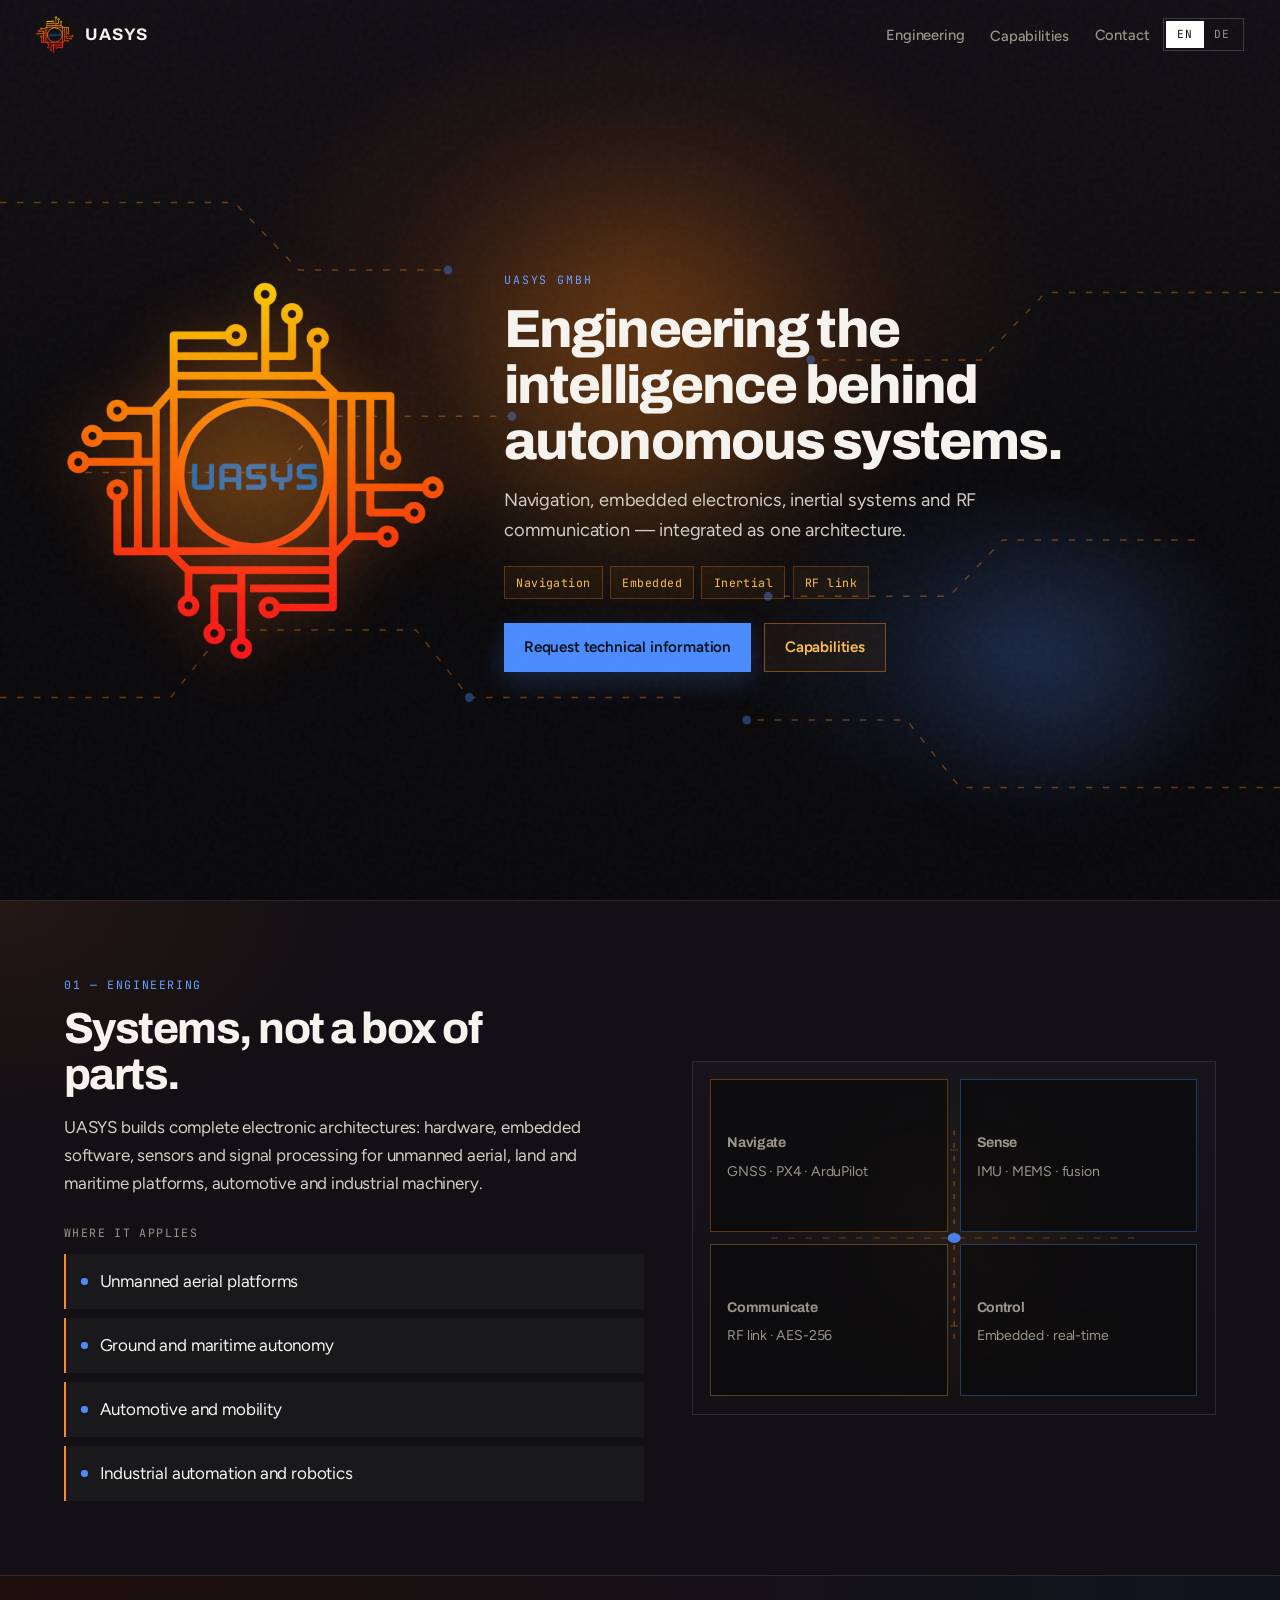
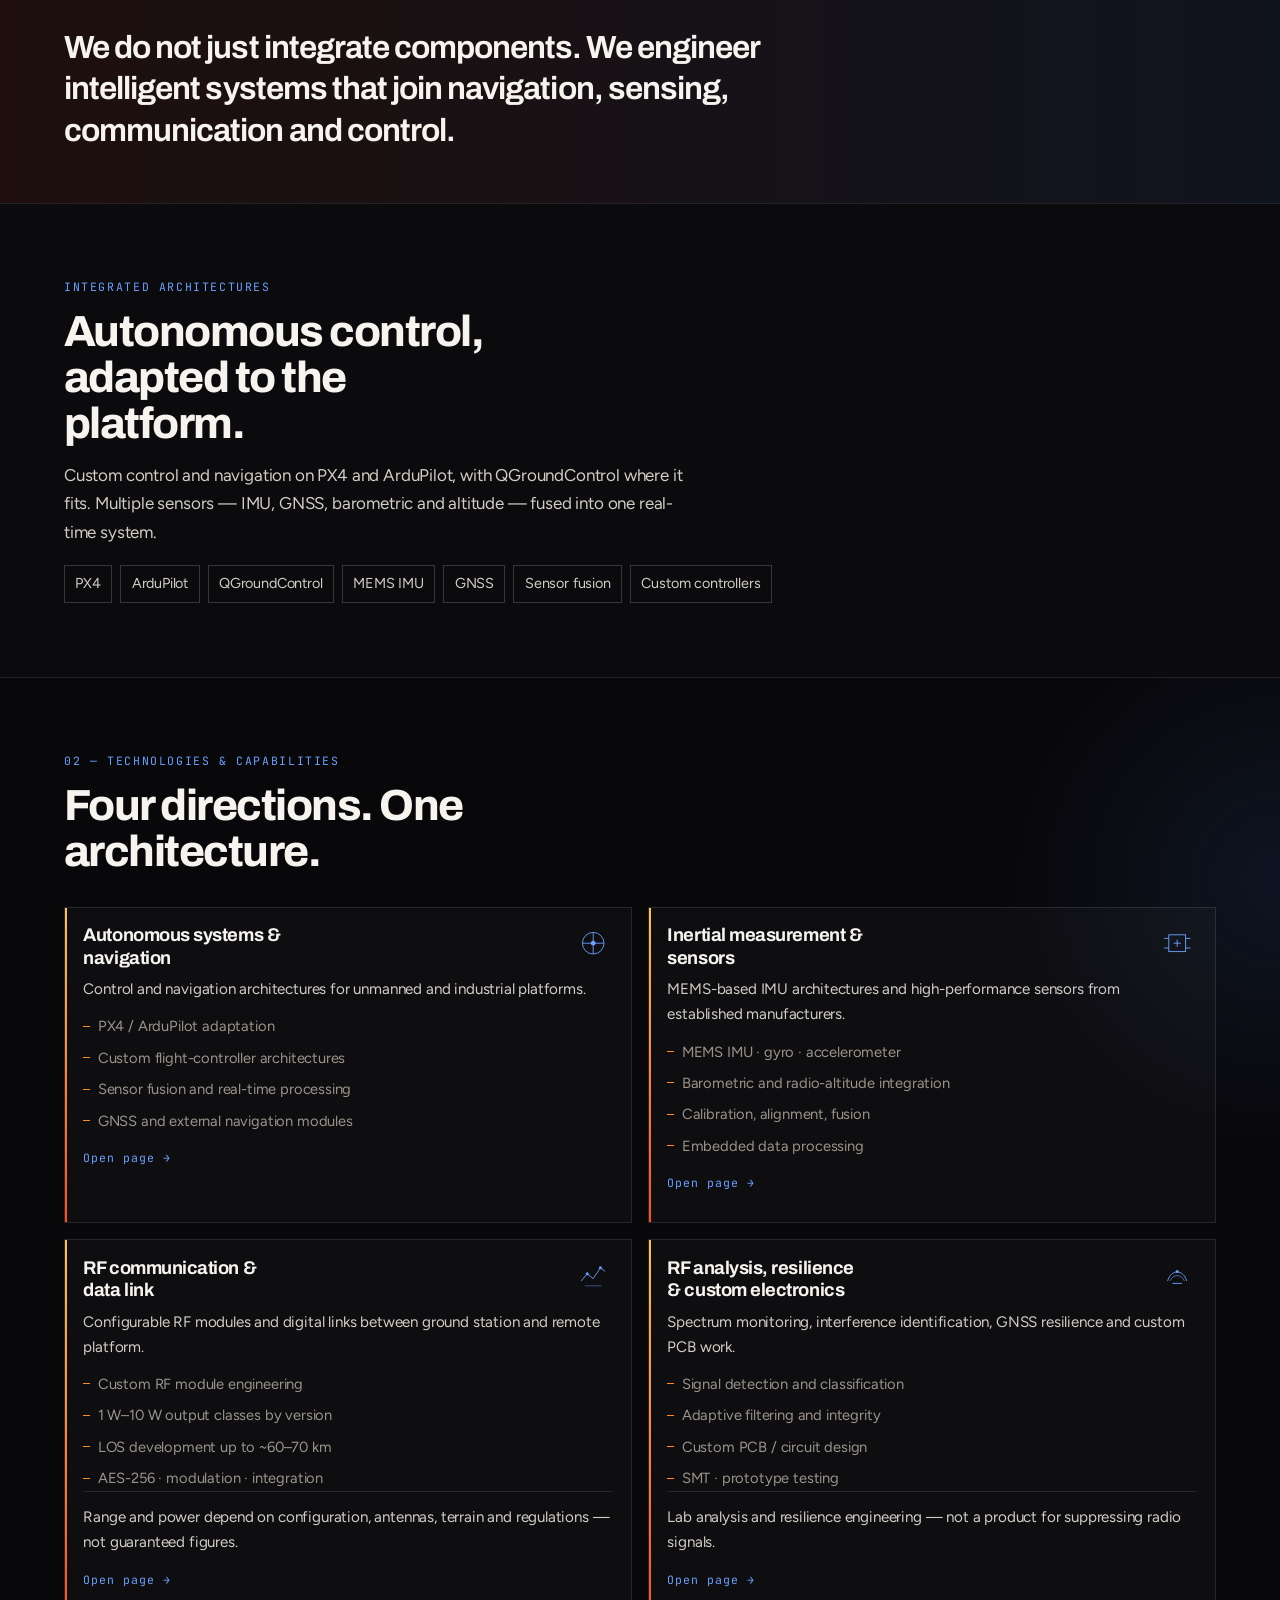
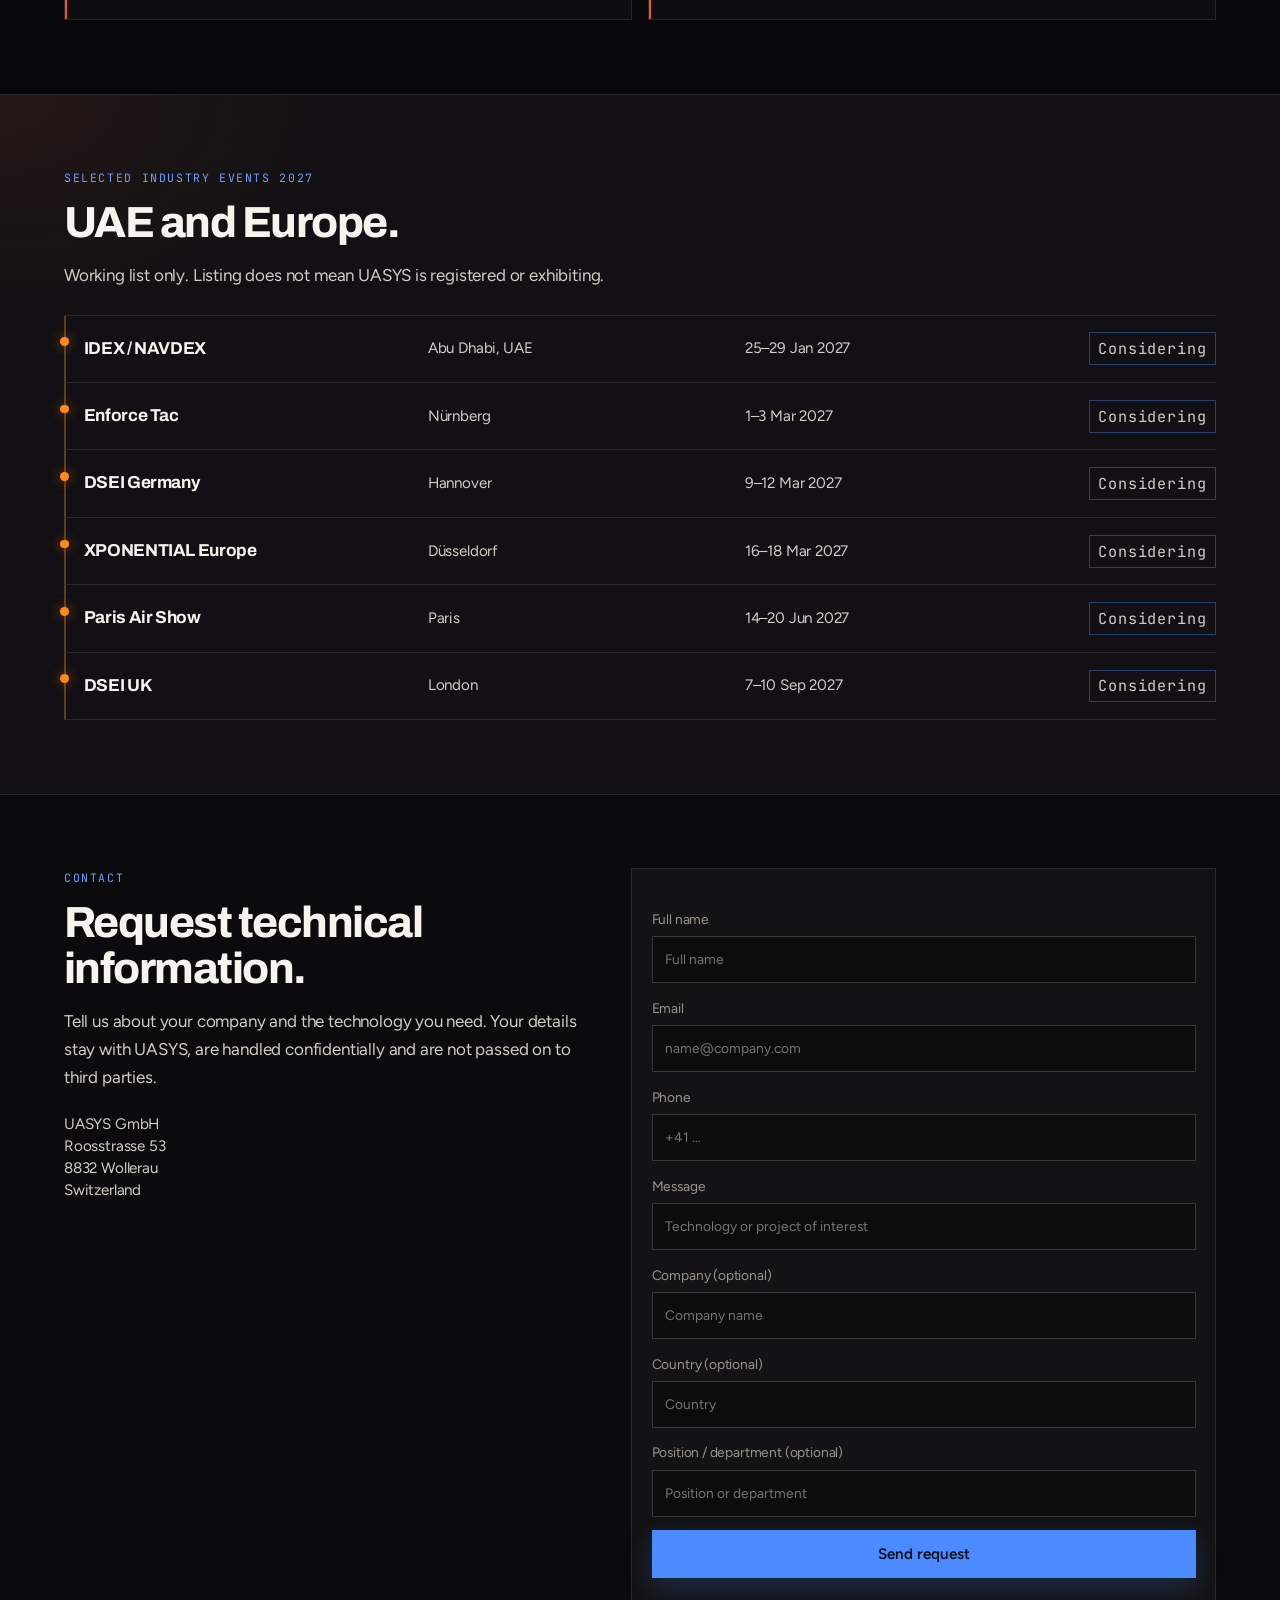
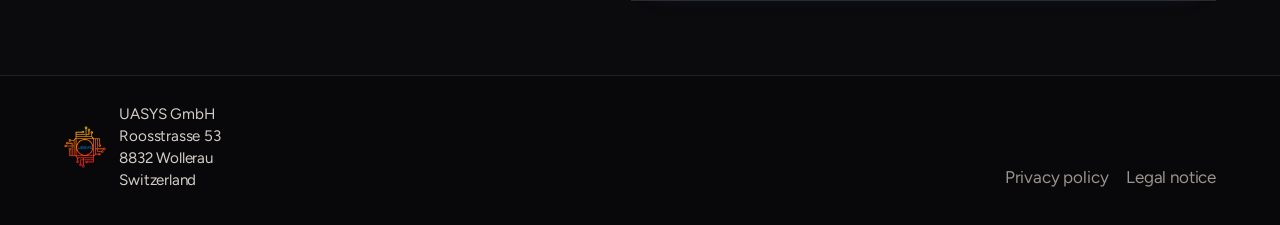
==== index.html @ 29111743 "Revert hero circuit lines to the original layout before repositioning. Co-authored-by: Cursor <curso" ====
<!DOCTYPE html>
<html lang="en">
  <head>
    <meta charset="UTF-8" />
    <meta name="viewport" content="width=device-width, initial-scale=1.0" />
    <meta
      name="description"
      content="UASYS GmbH designs and integrates navigation, embedded electronics, inertial systems and RF communication for autonomous, unmanned and industrial platforms."
    />
    <title>UASYS GmbH — Engineering for autonomous systems</title>
    <link rel="canonical" href="https://uasys.ch/" />
    <link rel="alternate" hreflang="en" href="https://uasys.ch/" />
    <link rel="alternate" hreflang="de" href="https://uasys.ch/?lang=de" />
    <link rel="alternate" hreflang="x-default" href="https://uasys.ch/" />
    <meta name="robots" content="index,follow" />
    <meta property="og:type" content="website" />
    <meta property="og:site_name" content="UASYS GmbH" />
    <meta property="og:url" content="https://uasys.ch/" />
    <meta property="og:title" content="UASYS GmbH — Engineering for autonomous systems" />
    <meta
      property="og:description"
      content="Navigation, embedded electronics, inertial systems and RF communication for autonomous, unmanned and industrial platforms."
    />
    <meta property="og:image" content="https://uasys.ch/assets/logo.png" />
    <meta property="og:locale" content="en_CH" />
    <meta property="og:locale:alternate" content="de_CH" />
    <meta name="twitter:card" content="summary" />
    <meta name="twitter:title" content="UASYS GmbH — Engineering for autonomous systems" />
    <meta
      name="twitter:description"
      content="Navigation, embedded electronics, inertial systems and RF communication for autonomous platforms."
    />
    <meta name="theme-color" content="#0b0a0c" />
    <link rel="icon" type="image/png" href="assets/logo.png" />
    <link rel="preconnect" href="https://fonts.googleapis.com" />
    <link rel="preconnect" href="https://fonts.gstatic.com" crossorigin />
    <link
      href="https://fonts.googleapis.com/css2?family=Archivo:wght@500;600;700;800&family=Figtree:wght@400;500;600;700&family=JetBrains+Mono:wght@400;500&display=swap"
      rel="stylesheet"
    />
    <link rel="stylesheet" href="css/styles.css" />
    <script type="application/ld+json">
      {
        "@context": "https://schema.org",
        "@type": "Organization",
        "name": "UASYS GmbH",
        "url": "https://uasys.ch/",
        "logo": "https://uasys.ch/assets/logo.png",
        "address": {
          "@type": "PostalAddress",
          "streetAddress": "Roosstrasse 53",
          "postalCode": "8832",
          "addressLocality": "Wollerau",
          "addressCountry": "CH"
        },
        "areaServed": "Worldwide",
        "description": "Engineering company for autonomous systems, navigation, inertial sensors and RF communication."
      }
    </script>
    <script>
      (function () {
        try {
          var q = new URLSearchParams(location.search).get("lang");
          var stored = localStorage.getItem("uasys-lang");
          var lang = q === "de" || q === "en" ? q : stored === "de" ? "de" : "en";
          document.documentElement.lang = lang;
        } catch (e) {
          document.documentElement.lang = "en";
        }
      })();
    </script>
  </head>
  <body data-page="index">
    <a class="skip" href="#top"><span class="t-en">Skip to content</span><span class="t-de">Zum Inhalt</span></a>
    <div class="grain" aria-hidden="true"></div>

    <header class="site-header" id="header">
      <a class="brand" href="index.html#top" aria-label="UASYS">
        <img src="assets/logo.png" alt="" class="brand-mark" width="40" height="40" />
        <span class="brand-word">UASYS</span>
      </a>
      <nav class="nav" aria-label="Primary">
        <a href="#engineering"><span class="t-en">Engineering</span><span class="t-de">Engineering</span></a>
        <div class="nav-dd">
          <a class="nav-dd-trigger" href="#capabilities" aria-expanded="false" aria-haspopup="true">
            <span class="t-en">Capabilities</span><span class="t-de">Kompetenzen</span>
          </a>
          <div class="nav-dd-panel" role="list">
            <a href="#capabilities" role="listitem"><span class="t-en">All capabilities</span><span class="t-de">Alle Kompetenzen</span></a>
            <a href="autonomous-systems.html" role="listitem"><span class="t-en">Autonomous systems</span><span class="t-de">Autonome Systeme</span></a>
            <a href="inertial-sensors.html" role="listitem"><span class="t-en">Inertial sensors</span><span class="t-de">Inertialsensorik</span></a>
            <a href="rf-communication.html" role="listitem"><span class="t-en">RF communication</span><span class="t-de">RF-Kommunikation</span></a>
            <a href="rf-electronics.html" role="listitem"><span class="t-en">RF electronics</span><span class="t-de">RF-Elektronik</span></a>
          </div>
        </div>
        <a href="#contact"><span class="t-en">Contact</span><span class="t-de">Kontakt</span></a>
      </nav>
      <div class="lang" role="group" aria-label="Language">
        <button type="button" data-set-lang="en">EN</button>
        <button type="button" data-set-lang="de">DE</button>
      </div>
      <button class="menu-toggle" id="menuToggle" aria-label="Open menu" aria-expanded="false">
        <span></span><span></span>
      </button>
    </header>

    <div class="mobile-nav" id="mobileNav" hidden>
      <a href="#engineering"><span class="t-en">Engineering</span><span class="t-de">Engineering</span></a>
      <a href="#capabilities"><span class="t-en">Capabilities</span><span class="t-de">Kompetenzen</span></a>
      <a class="mobile-sub" href="autonomous-systems.html"><span class="t-en">Autonomous systems</span><span class="t-de">Autonome Systeme</span></a>
      <a class="mobile-sub" href="inertial-sensors.html"><span class="t-en">Inertial sensors</span><span class="t-de">Inertialsensorik</span></a>
      <a class="mobile-sub" href="rf-communication.html"><span class="t-en">RF communication</span><span class="t-de">RF-Kommunikation</span></a>
      <a class="mobile-sub" href="rf-electronics.html"><span class="t-en">RF electronics</span><span class="t-de">RF-Elektronik</span></a>
      <a href="#contact"><span class="t-en">Contact</span><span class="t-de">Kontakt</span></a>
      <div class="mobile-tools">
        <div class="lang" role="group" aria-label="Language">
          <button type="button" data-set-lang="en">EN</button>
          <button type="button" data-set-lang="de">DE</button>
        </div>
      </div>
    </div>

    <main id="top">
      <section class="hero">
        <div class="hero-bg" aria-hidden="true">
          <div class="ember ember-a"></div>
          <div class="ember ember-b"></div>
          <svg class="circuit-lines" viewBox="0 0 1200 800" preserveAspectRatio="none">
            <path d="M0 180 H220 L280 240 H420" />
            <path d="M1200 260 H980 L920 320 H760" />
            <path d="M0 620 H160 L210 560 H390 L440 620 H640" />
            <path d="M1200 700 H900 L850 640 H700" />
            <path d="M80 420 H260 L310 370 H480" />
            <path d="M1120 480 H940 L890 530 H720" />
            <circle cx="420" cy="240" r="4" />
            <circle cx="760" cy="320" r="4" />
            <circle cx="440" cy="620" r="4" />
            <circle cx="700" cy="640" r="4" />
            <circle cx="480" cy="370" r="4" />
            <circle cx="720" cy="530" r="4" />
          </svg>
        </div>

        <div class="hero-inner">
          <div class="hero-mark-wrap">
            <div class="hero-mark-glow" aria-hidden="true"></div>
            <img src="assets/logo.png" alt="UASYS" class="hero-mark" width="420" height="420" />
          </div>

          <div class="hero-copy">
            <p class="hero-kicker">UASYS GmbH</p>
            <h1 class="hero-title">
              <span class="t-en">Engineering the intelligence behind autonomous systems.</span>
              <span class="t-de">Die Intelligenz hinter autonomen Systemen.</span>
            </h1>
            <p class="hero-lead">
              <span class="t-en">Navigation, embedded electronics, inertial systems and RF communication — integrated as one architecture.</span>
              <span class="t-de">Navigation, Embedded-Elektronik, inertiale Systeme und HF-Kommunikation — als eine Architektur.</span>
            </p>
            <ul class="hero-rail">
              <li><span class="t-en">Navigation</span><span class="t-de">Navigation</span></li>
              <li><span class="t-en">Embedded</span><span class="t-de">Embedded</span></li>
              <li><span class="t-en">Inertial</span><span class="t-de">Inertial</span></li>
              <li><span class="t-en">RF link</span><span class="t-de">HF-Link</span></li>
            </ul>
            <div class="hero-actions">
              <a class="btn btn-blue" href="#contact">
                <span class="t-en">Request technical information</span>
                <span class="t-de">Technische Infos anfragen</span>
              </a>
              <a class="btn btn-outline" href="#capabilities">
                <span class="t-en">Capabilities</span>
                <span class="t-de">Kompetenzen</span>
              </a>
            </div>
          </div>
        </div>
      </section>

      <section class="band band-warm" id="engineering">
        <div class="wrap system">
          <div>
            <p class="eyebrow reveal"><span class="t-en">01 — Engineering</span><span class="t-de">01 — Engineering</span></p>
            <h2 class="reveal">
              <span class="t-en">Systems, not a box of parts.</span>
              <span class="t-de">Systeme, keine Einzelteile.</span>
            </h2>
            <p class="band-lead reveal">
              <span class="t-en">UASYS builds complete electronic architectures: hardware, embedded software, sensors and signal processing for unmanned aerial, land and maritime platforms, automotive and industrial machinery.</span>
              <span class="t-de">UASYS baut vollständige elektronische Architekturen: Hardware, Embedded-Software, Sensoren und Signalverarbeitung für unbemannte Luft-, Land- und Seeplattformen, Automotive und industrielle Maschinen.</span>
            </p>
            <p class="field-label reveal" style="margin-top: 1.6rem">
              <span class="t-en">Where it applies</span><span class="t-de">Wo es greift</span>
            </p>
            <ul class="fields">
              <li class="reveal"><span class="t-en">Unmanned aerial platforms</span><span class="t-de">Unbemannte Luftplattformen</span></li>
              <li class="reveal"><span class="t-en">Ground and maritime autonomy</span><span class="t-de">Autonome Boden- und Seeplattformen</span></li>
              <li class="reveal"><span class="t-en">Automotive and mobility</span><span class="t-de">Automobil und Mobilität</span></li>
              <li class="reveal"><span class="t-en">Industrial automation and robotics</span><span class="t-de">Industrieautomation und Robotik</span></li>
            </ul>
          </div>

          <div class="system-map reveal" aria-hidden="true">
            <svg class="system-svg" viewBox="0 0 400 360" preserveAspectRatio="none">
              <path d="M200 70 V290" />
              <path d="M60 180 H340" />
              <path d="M80 90 H200" />
              <path d="M320 90 H200" />
              <path d="M80 270 H200" />
              <path d="M320 270 H200" />
              <circle class="hub" cx="200" cy="180" r="5" />
            </svg>
            <div class="system-nodes">
              <div class="system-node">
                <strong><span class="t-en">Navigate</span><span class="t-de">Navigation</span></strong>
                <span>GNSS · PX4 · ArduPilot</span>
              </div>
              <div class="system-node">
                <strong><span class="t-en">Sense</span><span class="t-de">Sensorik</span></strong>
                <span>IMU · MEMS · fusion</span>
              </div>
              <div class="system-node">
                <strong><span class="t-en">Communicate</span><span class="t-de">Kommunikation</span></strong>
                <span>RF link · AES-256</span>
              </div>
              <div class="system-node">
                <strong><span class="t-en">Control</span><span class="t-de">Steuerung</span></strong>
                <span>Embedded · real-time</span>
              </div>
            </div>
          </div>
        </div>
      </section>

      <section class="quote-band">
        <div class="wrap">
          <blockquote class="quote reveal">
            <span class="t-en">We do not just integrate components. We engineer intelligent systems that join navigation, sensing, communication and control.</span>
            <span class="t-de">Wir fügen nicht nur Komponenten. Wir entwickeln intelligente Systeme, die Navigation, Sensorik, Kommunikation und Steuerung verbinden.</span>
          </blockquote>
        </div>
      </section>

      <section class="band" id="autonomous">
        <div class="wrap">
          <p class="eyebrow reveal"><span class="t-en">Integrated architectures</span><span class="t-de">Integrierte Architekturen</span></p>
          <h2 class="reveal">
            <span class="t-en">Autonomous control, adapted to the platform.</span>
            <span class="t-de">Autonome Steuerung, angepasst an die Plattform.</span>
          </h2>
          <p class="band-lead reveal">
            <span class="t-en">Custom control and navigation on PX4 and ArduPilot, with QGroundControl where it fits. Multiple sensors — IMU, GNSS, barometric and altitude — fused into one real-time system.</span>
            <span class="t-de">Individuelle Steuerung und Navigation auf PX4 und ArduPilot, mit QGroundControl wo es passt. Mehrere Sensoren — IMU, GNSS, barometrisch und Höhenmessung — in einem Echtzeitsystem.</span>
          </p>
          <ul class="stack-tags reveal">
            <li>PX4</li>
            <li>ArduPilot</li>
            <li>QGroundControl</li>
            <li>MEMS IMU</li>
            <li>GNSS</li>
            <li><span class="t-en">Sensor fusion</span><span class="t-de">Sensorfusion</span></li>
            <li><span class="t-en">Custom controllers</span><span class="t-de">Individuelle Controller</span></li>
          </ul>
        </div>
      </section>

      <section class="band band-ink" id="capabilities">
        <div class="wrap">
          <div class="band-head">
            <p class="eyebrow reveal"><span class="t-en">02 — Technologies &amp; capabilities</span><span class="t-de">02 — Technologien und Kompetenzen</span></p>
            <h2 class="reveal">
              <span class="t-en">Four directions. One architecture.</span>
              <span class="t-de">Vier Richtungen. Eine Architektur.</span>
            </h2>
          </div>

          <div class="cap-grid">
            <a class="cap reveal" id="cap-a" href="autonomous-systems.html">
              <div class="cap-top">
                <h3><span class="t-en">Autonomous systems &amp; navigation</span><span class="t-de">Autonome Systeme und Navigation</span></h3>
                <svg class="cap-icon" viewBox="0 0 64 64" aria-hidden="true">
                  <circle cx="32" cy="32" r="18" fill="none" stroke="currentColor" stroke-width="1.5" />
                  <path d="M32 14 V50 M14 32 H50" stroke="currentColor" stroke-width="1.5" />
                  <circle cx="32" cy="32" r="4" fill="currentColor" />
                </svg>
              </div>
              <p>
                <span class="t-en">Control and navigation architectures for unmanned and industrial platforms.</span>
                <span class="t-de">Steuerungs- und Navigationsarchitekturen für unbemannte und industrielle Plattformen.</span>
              </p>
              <ul>
                <li>PX4 / ArduPilot adaptation</li>
                <li><span class="t-en">Custom flight-controller architectures</span><span class="t-de">Individuelle Flugcontroller-Architekturen</span></li>
                <li><span class="t-en">Sensor fusion and real-time processing</span><span class="t-de">Sensorfusion und Echtzeitverarbeitung</span></li>
                <li><span class="t-en">GNSS and external navigation modules</span><span class="t-de">GNSS und externe Navigationsmodule</span></li>
              </ul>
              <p class="cap-more"><span class="t-en">Open page →</span><span class="t-de">Seite öffnen →</span></p>
            </a>

            <a class="cap reveal" id="cap-b" href="inertial-sensors.html">
              <div class="cap-top">
                <h3><span class="t-en">Inertial measurement &amp; sensors</span><span class="t-de">Inertiale Messtechnik und Sensorik</span></h3>
                <svg class="cap-icon" viewBox="0 0 64 64" aria-hidden="true">
                  <rect x="18" y="18" width="28" height="28" fill="none" stroke="currentColor" stroke-width="1.5" />
                  <path d="M26 32 H38 M32 26 V38" stroke="currentColor" stroke-width="1.5" />
                  <path d="M10 24 H18 M10 40 H18 M46 24 H54 M46 40 H54" stroke="currentColor" stroke-width="1.5" />
                </svg>
              </div>
              <p>
                <span class="t-en">MEMS-based IMU architectures and high-performance sensors from established manufacturers.</span>
                <span class="t-de">IMU-Architekturen auf MEMS-Basis und Hochleistungssensoren etablierter Hersteller.</span>
              </p>
              <ul>
                <li>MEMS IMU · gyro · accelerometer</li>
                <li><span class="t-en">Barometric and radio-altitude integration</span><span class="t-de">Barometrische und Funk-Höhenmessung</span></li>
                <li><span class="t-en">Calibration, alignment, fusion</span><span class="t-de">Kalibrierung, Abgleich, Fusion</span></li>
                <li><span class="t-en">Embedded data processing</span><span class="t-de">Eingebettete Datenverarbeitung</span></li>
              </ul>
              <p class="cap-more"><span class="t-en">Open page →</span><span class="t-de">Seite öffnen →</span></p>
            </a>

            <a class="cap reveal" id="cap-c" href="rf-communication.html">
              <div class="cap-top">
                <h3><span class="t-en">RF communication &amp; data link</span><span class="t-de">HF-Kommunikation und Datenlink</span></h3>
                <svg class="cap-icon" viewBox="0 0 64 64" aria-hidden="true">
                  <path d="M12 40 L22 28 L32 36 L44 18 L52 24" fill="none" stroke="currentColor" stroke-width="1.5" />
                  <circle cx="22" cy="28" r="2.5" fill="currentColor" />
                  <circle cx="44" cy="18" r="2.5" fill="currentColor" />
                  <path d="M18 48 H46" stroke="currentColor" stroke-width="1.5" opacity="0.5" />
                </svg>
              </div>
              <p>
                <span class="t-en">Configurable RF modules and digital links between ground station and remote platform.</span>
                <span class="t-de">Konfigurierbare HF-Module und digitale Links zwischen Bodenstation und Plattform.</span>
              </p>
              <ul>
                <li><span class="t-en">Custom RF module engineering</span><span class="t-de">Kundenspezifische HF-Module</span></li>
                <li><span class="t-en">1 W–10 W output classes by version</span><span class="t-de">1 W–10 W Ausgangsklassen je Version</span></li>
                <li><span class="t-en">LOS development up to ~60–70 km</span><span class="t-de">LOS-Entwicklung bis ~60–70 km</span></li>
                <li>AES-256 · modulation · integration</li>
              </ul>
              <p class="cap-note">
                <span class="t-en">Range and power depend on configuration, antennas, terrain and regulations — not guaranteed figures.</span>
                <span class="t-de">Reichweite und Leistung hängen von Konfiguration, Antennen, Gelände und Vorschriften ab — keine Zusicherung.</span>
              </p>
              <p class="cap-more"><span class="t-en">Open page →</span><span class="t-de">Seite öffnen →</span></p>
            </a>

            <a class="cap reveal" id="cap-d" href="rf-electronics.html">
              <div class="cap-top">
                <h3><span class="t-en">RF analysis, resilience &amp; custom electronics</span><span class="t-de">HF-Analyse, Resilienz und Elektronik</span></h3>
                <svg class="cap-icon" viewBox="0 0 64 64" aria-hidden="true">
                  <path d="M16 40 C22 20, 42 20, 48 40" fill="none" stroke="currentColor" stroke-width="1.5" />
                  <path d="M20 40 C25 28, 39 28, 44 40" fill="none" stroke="currentColor" stroke-width="1.5" opacity="0.7" />
                  <path d="M24 44 H40" stroke="currentColor" stroke-width="1.5" />
                  <circle cx="32" cy="24" r="2.5" fill="currentColor" />
                </svg>
              </div>
              <p>
                <span class="t-en">Spectrum monitoring, interference identification, GNSS resilience and custom PCB work.</span>
                <span class="t-de">Spektrumsüberwachung, Störungserkennung, GNSS-Resilienz und kundenspezifische PCB-Arbeit.</span>
              </p>
              <ul>
                <li><span class="t-en">Signal detection and classification</span><span class="t-de">Signalerkennung und Klassifikation</span></li>
                <li><span class="t-en">Adaptive filtering and integrity</span><span class="t-de">Adaptive Filterung und Integrität</span></li>
                <li><span class="t-en">Custom PCB / circuit design</span><span class="t-de">Kundenspezifisches PCB-/Schaltungsdesign</span></li>
                <li>SMT · prototype testing</li>
              </ul>
              <p class="cap-note">
                <span class="t-en">Lab analysis and resilience engineering — not a product for suppressing radio signals.</span>
                <span class="t-de">Laboranalyse und Resilienz-Engineering — kein Produkt zur Unterdrückung von Funksignalen.</span>
              </p>
              <p class="cap-more"><span class="t-en">Open page →</span><span class="t-de">Seite öffnen →</span></p>
            </a>
          </div>
        </div>
      </section>

      <section class="band band-warm" id="events">
        <div class="wrap">
          <p class="eyebrow reveal"><span class="t-en">Selected industry events 2027</span><span class="t-de">Ausgewählte Events 2027</span></p>
          <h2 class="reveal">
            <span class="t-en">UAE and Europe.</span>
            <span class="t-de">VAE und Europa.</span>
          </h2>
          <p class="band-lead reveal">
            <span class="t-en">Working list only. Listing does not mean UASYS is registered or exhibiting.</span>
            <span class="t-de">Nur Arbeitsliste. Die Nennung bedeutet keine Anmeldung und keinen Ausstellerstatus.</span>
          </p>

          <div class="timeline">
            <article class="event reveal">
              <h3>IDEX / NAVDEX</h3>
              <p><span class="t-en">Abu Dhabi, UAE</span><span class="t-de">Abu Dhabi, VAE</span></p>
              <p><span class="t-en">25–29 Jan 2027</span><span class="t-de">25.–29. Jan 2027</span></p>
              <p class="status"><span class="t-en">Considering</span><span class="t-de">In Erwägung</span></p>
            </article>
            <article class="event reveal">
              <h3>Enforce Tac</h3>
              <p>Nürnberg</p>
              <p><span class="t-en">1–3 Mar 2027</span><span class="t-de">1.–3. Mär 2027</span></p>
              <p class="status"><span class="t-en">Considering</span><span class="t-de">In Erwägung</span></p>
            </article>
            <article class="event reveal">
              <h3>DSEI Germany</h3>
              <p>Hannover</p>
              <p><span class="t-en">9–12 Mar 2027</span><span class="t-de">9.–12. Mär 2027</span></p>
              <p class="status"><span class="t-en">Considering</span><span class="t-de">In Erwägung</span></p>
            </article>
            <article class="event reveal">
              <h3>XPONENTIAL Europe</h3>
              <p>Düsseldorf</p>
              <p><span class="t-en">16–18 Mar 2027</span><span class="t-de">16.–18. Mär 2027</span></p>
              <p class="status"><span class="t-en">Considering</span><span class="t-de">In Erwägung</span></p>
            </article>
            <article class="event reveal">
              <h3>Paris Air Show</h3>
              <p>Paris</p>
              <p><span class="t-en">14–20 Jun 2027</span><span class="t-de">14.–20. Jun 2027</span></p>
              <p class="status"><span class="t-en">Considering</span><span class="t-de">In Erwägung</span></p>
            </article>
            <article class="event reveal">
              <h3>DSEI UK</h3>
              <p>London</p>
              <p><span class="t-en">7–10 Sep 2027</span><span class="t-de">7.–10. Sep 2027</span></p>
              <p class="status"><span class="t-en">Considering</span><span class="t-de">In Erwägung</span></p>
            </article>
          </div>
        </div>
      </section>

      <section class="band" id="contact">
        <div class="wrap contact-stage">
          <div>
            <p class="eyebrow reveal"><span class="t-en">Contact</span><span class="t-de">Kontakt</span></p>
            <h2 class="reveal">
              <span class="t-en">Request technical information.</span>
              <span class="t-de">Technische Informationen anfragen.</span>
            </h2>
            <p class="band-lead reveal">
              <span class="t-en">Tell us about your company and the technology you need. Your details stay with UASYS, are handled confidentially and are not passed on to third parties.</span>
              <span class="t-de">Beschreiben Sie Ihr Unternehmen und die benötigte Technologie. Ihre Angaben bleiben bei UASYS, werden vertraulich behandelt und nicht an Dritte weitergegeben.</span>
            </p>
            <p class="address reveal" style="margin-top: 1.4rem">
              <span class="t-en">UASYS GmbH<br />Roosstrasse 53<br />8832 Wollerau<br />Switzerland</span>
              <span class="t-de">UASYS GmbH<br />Roosstrasse 53<br />8832 Wollerau<br />Schweiz</span>
            </p>
          </div>
          <div class="panel reveal">
            <form class="form" id="requestForm">
              <input type="hidden" name="access_key" value="c1e16505-6526-44c1-8a24-5aee114bb3ed" />
              <input type="hidden" name="subject" value="UASYS — technical information request" />
              <input type="hidden" name="from_name" value="UASYS website" />
              <input type="checkbox" name="botcheck" class="botcheck" tabindex="-1" autocomplete="off" />
              <label>
                <span class="t-en">Full name</span><span class="t-de">Vollständiger Name</span>
                <input name="name" autocomplete="name" required data-ph-en="Full name" data-ph-de="Vollständiger Name" />
              </label>
              <label>
                <span class="t-en">Email</span><span class="t-de">E-Mail</span>
                <input name="email" type="email" autocomplete="email" required data-ph-en="name@company.com" data-ph-de="name@firma.com" />
              </label>
              <label>
                <span class="t-en">Phone</span><span class="t-de">Telefon</span>
                <input name="phone" type="tel" autocomplete="tel" required data-ph-en="+41 …" data-ph-de="+41 …" />
              </label>
              <label>
                <span class="t-en">Message</span><span class="t-de">Nachricht</span>
                <input name="message" required data-ph-en="Technology or project of interest" data-ph-de="Technologie oder Projekt von Interesse" />
              </label>
              <label>
                <span class="t-en">Company (optional)</span><span class="t-de">Unternehmen (optional)</span>
                <input name="company" autocomplete="organization" data-ph-en="Company name" data-ph-de="Unternehmen" />
              </label>
              <label>
                <span class="t-en">Country (optional)</span><span class="t-de">Land (optional)</span>
                <input name="country" autocomplete="country-name" data-ph-en="Country" data-ph-de="Land" />
              </label>
              <label>
                <span class="t-en">Position / department (optional)</span><span class="t-de">Funktion / Abteilung (optional)</span>
                <input name="position" autocomplete="organization-title" data-ph-en="Position or department" data-ph-de="Funktion oder Abteilung" />
              </label>
              <button class="btn btn-blue" type="submit" id="requestSubmit">
                <span class="t-en">Send request</span>
                <span class="t-de">Anfrage senden</span>
              </button>
            </form>
            <p class="form-error" id="requestError" hidden>
              <span class="t-en">The request could not be sent. Please try again in a moment.</span>
              <span class="t-de">Die Anfrage konnte nicht gesendet werden. Bitte versuchen Sie es gleich noch einmal.</span>
            </p>
            <p class="form-done" id="requestDone" hidden>
              <span class="t-en">Request sent. UASYS will reply to the email you entered.</span>
              <span class="t-de">Anfrage gesendet. UASYS antwortet an die angegebene E-Mail.</span>
            </p>
          </div>
        </div>
      </section>
    </main>

    <footer class="site-footer">
      <div class="wrap footer-row">
        <div class="footer-brand">
          <img src="assets/logo.png" alt="" class="footer-mark" width="42" height="42" />
          <p class="address">
            <span class="t-en">UASYS GmbH<br />Roosstrasse 53<br />8832 Wollerau<br />Switzerland</span>
            <span class="t-de">UASYS GmbH<br />Roosstrasse 53<br />8832 Wollerau<br />Schweiz</span>
          </p>
        </div>
        <nav class="footer-legal" aria-label="Legal">
          <a href="datenschutz.html"><span class="t-en">Privacy policy</span><span class="t-de">Datenschutz</span></a>
          <a href="impressum.html"><span class="t-en">Legal notice</span><span class="t-de">Impressum</span></a>
        </nav>
      </div>
    </footer>

    <script src="js/main.js"></script>
  </body>
</html>
---- css/styles.css ----
/* UASYS — Circuit Ember + engineering brief */

:root {
  --bg: #0b0a0c;
  --bg-warm: #121014;
  --bg-ink: #08070a;
  --bg-raise: #15131a;
  --text: #f7f4ef;
  --soft: #d2cdc4;
  --muted: #9a948a;
  --line: rgba(255, 255, 255, 0.1);
  --line-strong: rgba(255, 255, 255, 0.18);
  --blue: #4b8bff;
  --blue-strong: #6aa0ff;
  --amber: #ff8a1a;
  --ember: #ff4d1a;
  --gold: #ffc14d;
  --font-display: "Archivo", sans-serif;
  --font-body: "Figtree", sans-serif;
  --font-mono: "JetBrains Mono", monospace;
  --header-h: 4.4rem;
  --ease: cubic-bezier(0.22, 1, 0.36, 1);
  --max: 72rem;
}

*,
*::before,
*::after {
  box-sizing: border-box;
}

html {
  scroll-behavior: smooth;
}

body {
  margin: 0;
  min-height: 100vh;
  background: var(--bg);
  color: var(--text);
  font-family: var(--font-body);
  font-size: 1.0625rem;
  line-height: 1.65;
  letter-spacing: -0.01em;
  -webkit-font-smoothing: antialiased;
  overflow-x: clip;
}

img {
  display: block;
  max-width: 100%;
  height: auto;
}

a {
  color: inherit;
  text-decoration: none;
}

button,
input {
  font: inherit;
  color: inherit;
  background: none;
  border: none;
}

button {
  cursor: pointer;
}

:focus-visible {
  outline: 2px solid var(--blue-strong);
  outline-offset: 3px;
}

.t-de {
  display: none;
}

html[lang="de"] .t-en {
  display: none;
}

html[lang="de"] .t-de {
  display: inline;
}

html[lang="de"] .t-de-block {
  display: block;
}

.t-de-block {
  display: none;
}

html[lang="de"] .t-en-block {
  display: none;
}

[hidden] {
  display: none !important;
}

.skip {
  position: absolute;
  left: 1rem;
  top: -4rem;
  z-index: 60;
  padding: 0.5rem 0.85rem;
  background: white;
  color: #111;
}

.skip:focus {
  top: 0.75rem;
}

.grain {
  position: fixed;
  inset: 0;
  pointer-events: none;
  z-index: 40;
  opacity: 0.035;
  background-image: url("data:image/svg+xml,%3Csvg viewBox='0 0 200 200' xmlns='http://www.w3.org/2000/svg'%3E%3Cfilter id='n'%3E%3CfeTurbulence type='fractalNoise' baseFrequency='0.85' numOctaves='4' stitchTiles='stitch'/%3E%3C/filter%3E%3Crect width='100%25' height='100%25' filter='url(%23n)'/%3E%3C/svg%3E");
}

.wrap {
  width: min(100% - 2.5rem, var(--max));
  margin-inline: auto;
}

section[id] {
  scroll-margin-top: calc(var(--header-h) + 0.75rem);
}

/* Header */

.site-header {
  position: fixed;
  inset: 0 0 auto;
  z-index: 30;
  height: var(--header-h);
  display: flex;
  align-items: center;
  gap: 0.85rem;
  padding: 0 clamp(1.1rem, 3vw, 2.25rem);
  border-bottom: 1px solid transparent;
  transition: background 0.3s var(--ease), border-color 0.3s var(--ease),
    backdrop-filter 0.3s var(--ease);
}

.site-header.is-scrolled {
  background: rgba(11, 10, 12, 0.88);
  backdrop-filter: blur(14px);
  border-bottom-color: var(--line);
}

.brand {
  display: inline-flex;
  align-items: center;
  gap: 0.7rem;
  margin-right: auto;
}

.brand-mark {
  width: 2.35rem;
  height: 2.35rem;
  mix-blend-mode: screen;
}

.brand-word {
  font-family: var(--font-display);
  font-weight: 700;
  font-size: 1.05rem;
  letter-spacing: 0.08em;
}

.nav {
  display: none;
  gap: 1.6rem;
  align-items: center;
}

.nav a,
.nav-dd-trigger {
  color: var(--muted);
  font-weight: 500;
  font-size: 0.92rem;
  transition: color 0.2s;
}

.nav a:hover,
.nav a[aria-current="page"],
.nav-dd:hover > .nav-dd-trigger,
.nav-dd:focus-within > .nav-dd-trigger,
.nav-dd.is-open > .nav-dd-trigger {
  color: var(--text);
}

.nav-dd {
  position: relative;
}

.nav-dd-trigger {
  display: inline-flex;
  align-items: center;
  background: none;
  border: 0;
  padding: 0;
  font: inherit;
  cursor: pointer;
}

.nav-dd-panel {
  position: absolute;
  top: calc(100% + 0.85rem);
  left: 50%;
  z-index: 40;
  display: grid;
  gap: 0.15rem;
  min-width: 17.5rem;
  padding: 0.55rem;
  border: 1px solid var(--line-strong);
  background: rgba(14, 13, 15, 0.97);
  box-shadow: 0 18px 40px rgba(0, 0, 0, 0.45);
  opacity: 0;
  visibility: hidden;
  pointer-events: none;
  transform: translate(-50%, -4px);
  transition: opacity 0.18s var(--ease), transform 0.18s var(--ease), visibility 0.18s;
}

.nav-dd-panel::before {
  content: "";
  position: absolute;
  inset: -0.9rem 0 auto;
  height: 0.9rem;
}

.nav-dd:hover .nav-dd-panel,
.nav-dd:focus-within .nav-dd-panel,
.nav-dd.is-open .nav-dd-panel {
  opacity: 1;
  visibility: visible;
  pointer-events: auto;
  transform: translate(-50%, 0);
}

.nav-dd-panel a {
  display: block;
  padding: 0.65rem 0.75rem;
  color: var(--muted);
  font-size: 0.88rem;
  font-weight: 500;
  line-height: 1.3;
  transition: color 0.2s, background 0.2s;
}

.nav-dd-panel a:hover,
.nav-dd-panel a:focus-visible,
.nav-dd-panel a[aria-current="page"] {
  color: var(--text);
  background: rgba(255, 255, 255, 0.04);
}

.lang {
  display: inline-flex;
  border: 1px solid var(--line-strong);
  padding: 0.12rem;
}

.lang button {
  min-width: 2.35rem;
  padding: 0.28rem 0.4rem;
  color: var(--muted);
  font-family: var(--font-mono);
  font-size: 0.7rem;
  letter-spacing: 0.08em;
}

html[lang="en"] .lang [data-set-lang="en"],
html[lang="de"] .lang [data-set-lang="de"] {
  background: white;
  color: #111;
}

.menu-toggle {
  width: 2.4rem;
  height: 2.4rem;
  display: grid;
  place-content: center;
  gap: 6px;
}

.menu-toggle span {
  display: block;
  width: 1.3rem;
  height: 1.5px;
  background: var(--text);
  transition: transform 0.3s var(--ease);
}

.menu-toggle[aria-expanded="true"] span:first-child {
  transform: translateY(3.75px) rotate(45deg);
}

.menu-toggle[aria-expanded="true"] span:last-child {
  transform: translateY(-3.75px) rotate(-45deg);
}

.mobile-nav {
  position: fixed;
  inset: var(--header-h) 0 auto;
  z-index: 29;
  display: flex;
  flex-direction: column;
  padding: 0.5rem 1.2rem 1.3rem;
  background: rgba(11, 10, 12, 0.97);
  border-bottom: 1px solid var(--line);
}

.mobile-nav[hidden] {
  display: none !important;
}

.mobile-nav a {
  padding: 0.95rem 0;
  font-family: var(--font-display);
  font-size: 1.35rem;
  font-weight: 700;
  border-bottom: 1px solid var(--line);
}

.mobile-nav a.mobile-sub {
  padding: 0.55rem 0 0.55rem 0.85rem;
  font-family: var(--font-body);
  font-size: 0.98rem;
  font-weight: 500;
  color: var(--muted);
  border-bottom-color: rgba(255, 255, 255, 0.06);
}

.mobile-nav a.mobile-sub[aria-current="page"] {
  color: var(--text);
}

.mobile-tools {
  display: flex;
  padding-top: 0.9rem;
}

@media (min-width: 960px) {
  .nav {
    display: flex;
  }

  .menu-toggle,
  .mobile-nav {
    display: none !important;
  }
}

/* Hero */

.hero {
  position: relative;
  min-height: 100svh;
  display: grid;
  place-items: center;
  padding: calc(var(--header-h) + 1.2rem) 0 3rem;
  overflow: hidden;
}

.hero-bg {
  position: absolute;
  inset: 0;
  background:
    radial-gradient(ellipse 52% 48% at 50% 32%, rgba(255, 110, 20, 0.18), transparent 62%),
    radial-gradient(ellipse 36% 32% at 78% 72%, rgba(75, 139, 255, 0.14), transparent 58%),
    linear-gradient(180deg, #120f14 0%, #0b0a0c 55%, #09080b 100%);
}

.ember {
  position: absolute;
  border-radius: 50%;
  filter: blur(50px);
  pointer-events: none;
}

.ember-a {
  width: 30rem;
  height: 30rem;
  left: 50%;
  top: 16%;
  transform: translateX(-50%);
  background: radial-gradient(circle, rgba(255, 138, 26, 0.3), transparent 70%);
  animation: ember-pulse 7s ease-in-out infinite;
}

.ember-b {
  width: 18rem;
  height: 18rem;
  right: 6%;
  bottom: 10%;
  background: radial-gradient(circle, rgba(75, 139, 255, 0.2), transparent 70%);
  animation: ember-pulse-b 9s ease-in-out infinite;
}

.circuit-lines {
  position: absolute;
  inset: 0;
  width: 100%;
  height: 100%;
  opacity: 0.38;
}

.circuit-lines path {
  fill: none;
  stroke: #ff8a1a;
  stroke-width: 1.25;
  stroke-dasharray: 6 10;
  animation: dash 16s linear infinite;
}

.circuit-lines circle {
  fill: #4b8bff;
}

.hero-inner {
  position: relative;
  z-index: 2;
  width: min(100% - 2.5rem, var(--max));
  display: grid;
  gap: 1.6rem;
  justify-items: center;
  text-align: center;
}

.hero-mark-wrap {
  position: relative;
  width: min(78vw, 21rem);
  aspect-ratio: 1;
}

.hero-mark {
  position: relative;
  z-index: 2;
  width: 100%;
  height: auto;
  mix-blend-mode: screen;
  animation: mark-in 1.15s var(--ease) both;
  filter: drop-shadow(0 0 30px rgba(255, 110, 20, 0.32));
}

.hero-mark-glow {
  position: absolute;
  inset: 14%;
  border-radius: 50%;
  background: radial-gradient(circle, rgba(255, 138, 26, 0.38), transparent 70%);
  filter: blur(24px);
  animation: ember-pulse 5.5s ease-in-out infinite;
}

.hero-copy {
  max-width: 40rem;
}

.hero-kicker {
  margin: 0 0 0.75rem;
  font-family: var(--font-mono);
  font-size: 0.72rem;
  letter-spacing: 0.16em;
  text-transform: uppercase;
  color: var(--blue-strong);
  animation: rise 0.9s var(--ease) 0.15s both;
}

.hero-title {
  margin: 0 0 0.95rem;
  font-family: var(--font-display);
  font-weight: 800;
  font-size: clamp(1.9rem, 4.8vw, 3.35rem);
  line-height: 1.05;
  letter-spacing: -0.035em;
  animation: rise 0.9s var(--ease) 0.28s both;
}

.hero-lead {
  margin: 0 auto 1.35rem;
  max-width: 34rem;
  color: var(--soft);
  font-size: clamp(1.02rem, 1.7vw, 1.14rem);
  animation: rise 0.9s var(--ease) 0.4s both;
}

.hero-rail {
  display: flex;
  flex-wrap: wrap;
  justify-content: center;
  gap: 0.45rem;
  margin: 0 0 1.45rem;
  padding: 0;
  list-style: none;
  animation: rise 0.9s var(--ease) 0.48s both;
}

.hero-rail li {
  padding: 0.38rem 0.7rem;
  border: 1px solid rgba(255, 138, 26, 0.28);
  background: rgba(255, 138, 26, 0.06);
  color: var(--gold);
  font-family: var(--font-mono);
  font-size: 0.72rem;
  letter-spacing: 0.04em;
}

.hero-actions {
  display: flex;
  flex-wrap: wrap;
  gap: 0.8rem;
  justify-content: center;
  animation: rise 0.9s var(--ease) 0.56s both;
}

@media (min-width: 980px) {
  .hero-inner {
    grid-template-columns: minmax(18rem, 24rem) minmax(0, 1fr);
    align-items: center;
    text-align: left;
    justify-items: stretch;
    gap: 3.5rem;
  }

  .hero-mark-wrap {
    width: 100%;
    max-width: 24rem;
  }

  .hero-lead {
    margin-left: 0;
  }

  .hero-rail,
  .hero-actions {
    justify-content: flex-start;
  }
}

/* Buttons */

.btn {
  display: inline-flex;
  align-items: center;
  justify-content: center;
  min-height: 2.95rem;
  padding: 0.7rem 1.25rem;
  font-weight: 600;
  font-size: 0.95rem;
  transition: transform 0.2s var(--ease), background 0.2s, border-color 0.2s, box-shadow 0.2s;
}

.btn:hover {
  transform: translateY(-2px);
}

.btn-blue {
  background: var(--blue);
  color: #061018;
  box-shadow: 0 10px 28px rgba(75, 139, 255, 0.22);
}

.btn-blue:hover {
  background: var(--blue-strong);
}

.btn-outline {
  border: 1px solid rgba(255, 138, 26, 0.45);
  color: var(--gold);
  background: rgba(255, 138, 26, 0.06);
}

.btn-outline:hover {
  border-color: var(--amber);
  background: rgba(255, 138, 26, 0.12);
}

.btn-solid {
  background: white;
  color: #0b0a0c;
}

.btn-solid:hover {
  background: var(--gold);
}

.btn-line {
  border: 1px solid var(--line-strong);
}

.btn-line:hover {
  border-color: white;
}

/* Sections */

.band {
  position: relative;
  padding: 4.6rem 0;
  border-top: 1px solid var(--line);
}

.band-warm {
  background:
    radial-gradient(ellipse 50% 60% at 0% 0%, rgba(255, 110, 20, 0.08), transparent 55%),
    var(--bg-warm);
}

.band-ink {
  background:
    radial-gradient(ellipse 40% 50% at 100% 20%, rgba(75, 139, 255, 0.1), transparent 55%),
    var(--bg-ink);
}

.eyebrow {
  margin: 0 0 0.8rem;
  color: var(--blue-strong);
  font-family: var(--font-mono);
  font-size: 0.72rem;
  letter-spacing: 0.14em;
  text-transform: uppercase;
}

.band h2,
.page-hero h1 {
  margin: 0;
  font-family: var(--font-display);
  font-weight: 750;
  letter-spacing: -0.035em;
  line-height: 1.05;
}

.band h2 {
  max-width: 16ch;
  font-size: clamp(1.85rem, 3.4vw, 2.85rem);
}

.band-lead,
.prose {
  max-width: 58ch;
  margin: 0.95rem 0 0;
  color: var(--soft);
}

.band-head {
  margin-bottom: 2rem;
}

/* System diagram */

.system {
  display: grid;
  gap: 2rem;
}

@media (min-width: 920px) {
  .system {
    grid-template-columns: 1.05fr 0.95fr;
    gap: 3rem;
    align-items: center;
  }
}

.system-map {
  position: relative;
  min-height: 22rem;
  border: 1px solid var(--line);
  background:
    linear-gradient(180deg, rgba(255, 255, 255, 0.02), transparent),
    radial-gradient(circle at 50% 50%, rgba(255, 138, 26, 0.08), transparent 55%);
  overflow: hidden;
}

.system-svg {
  position: absolute;
  inset: 0;
  width: 100%;
  height: 100%;
}

.system-svg path {
  fill: none;
  stroke: rgba(255, 138, 26, 0.35);
  stroke-width: 1.25;
  stroke-dasharray: 5 8;
  animation: dash 14s linear infinite;
}

.system-svg circle.hub {
  fill: rgba(75, 139, 255, 0.9);
}

.system-nodes {
  position: relative;
  z-index: 1;
  display: grid;
  grid-template-columns: 1fr 1fr;
  gap: 0.75rem;
  padding: 1.1rem;
  height: 100%;
  min-height: 22rem;
}

.system-node {
  display: grid;
  align-content: center;
  gap: 0.25rem;
  padding: 1rem;
  border: 1px solid rgba(255, 255, 255, 0.12);
  background: rgba(11, 10, 12, 0.72);
  backdrop-filter: blur(8px);
}

.system-node strong {
  font-family: var(--font-display);
  font-size: 1.05rem;
  letter-spacing: -0.02em;
}

.system-node span {
  color: var(--muted);
  font-size: 0.88rem;
}

.system-node:nth-child(1) {
  border-color: rgba(255, 138, 26, 0.35);
}

.system-node:nth-child(2) {
  border-color: rgba(75, 139, 255, 0.35);
}

.system-node:nth-child(3) {
  border-color: rgba(255, 193, 77, 0.3);
}

.system-node:nth-child(4) {
  border-color: rgba(106, 160, 255, 0.3);
}

.field-label {
  margin: 0 0 0.75rem;
  color: var(--muted);
  font-family: var(--font-mono);
  font-size: 0.72rem;
  letter-spacing: 0.12em;
  text-transform: uppercase;
}

.fields {
  display: grid;
  gap: 0.55rem;
  margin: 0;
  padding: 0;
  list-style: none;
}

.fields li {
  display: flex;
  align-items: center;
  gap: 0.75rem;
  padding: 0.85rem 0.95rem;
  border-left: 2px solid var(--amber);
  background: rgba(255, 255, 255, 0.03);
}

.fields li::before {
  content: "";
  width: 0.4rem;
  height: 0.4rem;
  border-radius: 50%;
  background: var(--blue);
  flex: none;
}

.quote-band {
  padding: 3.2rem 0;
  border-top: 1px solid var(--line);
  background: linear-gradient(90deg, rgba(255, 77, 26, 0.08), rgba(75, 139, 255, 0.08));
}

.quote {
  margin: 0;
  max-width: 48rem;
  font-family: var(--font-display);
  font-size: clamp(1.35rem, 2.6vw, 2rem);
  font-weight: 650;
  letter-spacing: -0.03em;
  line-height: 1.3;
}

.stack-tags {
  display: flex;
  flex-wrap: wrap;
  gap: 0.5rem;
  margin: 1.2rem 0 0;
  padding: 0;
  list-style: none;
}

.stack-tags li {
  padding: 0.4rem 0.65rem;
  border: 1px solid var(--line-strong);
  color: var(--soft);
  font-size: 0.9rem;
}

/* Capabilities */

.cap-grid {
  display: grid;
  gap: 1rem;
}

@media (min-width: 860px) {
  .cap-grid {
    grid-template-columns: 1fr 1fr;
  }
}

.cap {
  position: relative;
  padding: 1.05rem 1.15rem 1.15rem;
  border: 1px solid var(--line);
  background: rgba(255, 255, 255, 0.025);
  overflow: hidden;
  transition: border-color 0.25s, transform 0.25s var(--ease), background 0.25s;
}

.cap::before {
  content: "";
  position: absolute;
  inset: 0 auto 0 0;
  width: 2px;
  background: linear-gradient(180deg, var(--gold), var(--ember));
}

.cap:hover {
  border-color: rgba(255, 138, 26, 0.35);
  background: rgba(255, 138, 26, 0.04);
  transform: translateY(-3px);
}

.cap-top {
  display: flex;
  align-items: flex-start;
  justify-content: space-between;
  gap: 0.85rem;
  margin-bottom: 0.55rem;
}

.cap-icon {
  flex: none;
  width: 2.4rem;
  height: 2.4rem;
  color: var(--blue-strong);
}

.cap h3 {
  margin: 0;
  max-width: 18ch;
  font-family: var(--font-display);
  font-size: 1.15rem;
  font-weight: 700;
  letter-spacing: -0.025em;
  line-height: 1.2;
}

.cap > p {
  margin: 0 0 0.75rem;
  color: var(--soft);
  font-size: 0.95rem;
}

.cap ul {
  margin: 0;
  padding: 0;
  list-style: none;
  display: grid;
  gap: 0.45rem;
}

.cap li {
  position: relative;
  padding-left: 0.9rem;
  color: var(--muted);
  font-size: 0.92rem;
}

.cap li::before {
  content: "";
  position: absolute;
  left: 0;
  top: 0.7rem;
  width: 0.4rem;
  height: 1px;
  background: var(--amber);
}

.cap-note {
  margin: 1rem 0 0;
  padding-top: 0.85rem;
  border-top: 1px solid var(--line);
  color: var(--muted);
  font-size: 0.88rem;
}

/* Events timeline */

.timeline {
  display: grid;
  gap: 0;
  margin-top: 1.6rem;
  border-top: 1px solid var(--line);
}

.event {
  display: grid;
  gap: 0.35rem;
  padding: 1.05rem 0 1.05rem 1.1rem;
  border-bottom: 1px solid var(--line);
  border-left: 2px solid rgba(255, 138, 26, 0.35);
  position: relative;
}

.event::before {
  content: "";
  position: absolute;
  left: -0.35rem;
  top: 1.35rem;
  width: 0.55rem;
  height: 0.55rem;
  border-radius: 50%;
  background: var(--amber);
  box-shadow: 0 0 12px rgba(255, 138, 26, 0.55);
}

.event h3 {
  margin: 0;
  font-family: var(--font-display);
  font-size: 1.08rem;
  letter-spacing: -0.02em;
}

.event p {
  margin: 0;
  color: var(--soft);
  font-size: 0.95rem;
}

.status {
  justify-self: start;
  margin-top: 0.2rem;
  padding: 0.18rem 0.5rem;
  border: 1px solid rgba(75, 139, 255, 0.4);
  color: var(--blue-strong);
  font-family: var(--font-mono);
  font-size: 0.7rem;
  letter-spacing: 0.06em;
}

@media (min-width: 860px) {
  .event {
    grid-template-columns: 1.2fr 1.1fr 1.2fr auto;
    align-items: center;
    gap: 1rem;
  }

  .status {
    margin-top: 0;
  }
}

/* Contact */

.contact-stage {
  display: grid;
  gap: 1.6rem;
}

@media (min-width: 900px) {
  .contact-stage {
    grid-template-columns: 0.95fr 1.05fr;
    gap: 2.4rem;
    align-items: start;
  }
}

.panel {
  padding: 1.3rem 1.2rem 1.4rem;
  border: 1px solid var(--line);
  background: rgba(255, 255, 255, 0.03);
}

.panel h2 {
  margin: 0.25rem 0 0;
  font-family: var(--font-display);
  font-size: 1.5rem;
}

.form {
  display: grid;
  gap: 0.85rem;
  margin-top: 1.1rem;
}

.form label {
  display: grid;
  gap: 0.35rem;
  color: var(--muted);
  font-size: 0.86rem;
}

.form input {
  width: 100%;
  padding: 0.7rem 0.75rem;
  border: 1px solid var(--line-strong);
  background: rgba(0, 0, 0, 0.35);
  color: var(--text);
}

.form input:focus {
  border-color: var(--blue-strong);
  outline: none;
}

.form-done {
  margin: 1rem 0 0;
  color: var(--soft);
}

.form-error {
  margin: 1rem 0 0;
  color: #ffb4a2;
}

.botcheck {
  position: absolute;
  left: -9999px;
  width: 1px;
  height: 1px;
  opacity: 0;
  pointer-events: none;
}

.form button:disabled {
  opacity: 0.55;
  cursor: wait;
  transform: none;
}

/* Legal */

.legal-page {
  padding: calc(var(--header-h) + 2.8rem) 0 4rem;
}

.legal-wrap {
  width: min(100% - 2.5rem, 48rem);
}

.legal-wrap h1 {
  margin: 0 0 1rem;
  font-family: var(--font-display);
  font-size: clamp(2rem, 4vw, 3rem);
  letter-spacing: -0.03em;
}

.legal-block {
  margin-top: 1.8rem;
}

.legal-block h2 {
  margin: 0 0 0.6rem;
  font-family: var(--font-display);
  font-size: 1.25rem;
}

.legal-block p,
.legal-block li {
  color: var(--soft);
}

.legal-list {
  margin: 0.4rem 0 0;
  padding-left: 1.1rem;
}

.legal-list li + li {
  margin-top: 0.45rem;
}

.legal-note {
  color: var(--muted);
  font-size: 0.92rem;
}

.legal-back {
  margin-top: 2rem;
}

.legal-back a {
  color: var(--blue-strong);
}

/* Footer */

.site-footer {
  border-top: 1px solid var(--line);
  padding: 1.7rem 0 2.1rem;
  background: #08070a;
}

.footer-row {
  display: flex;
  flex-wrap: wrap;
  gap: 1.2rem 2rem;
  justify-content: space-between;
  align-items: end;
}

.footer-brand {
  display: flex;
  gap: 0.85rem;
  align-items: center;
}

.footer-mark {
  width: 2.6rem;
  height: 2.6rem;
  mix-blend-mode: screen;
}

.address {
  margin: 0;
  color: var(--soft);
  font-size: 0.95rem;
  line-height: 1.45;
}

.footer-legal {
  display: flex;
  gap: 1.1rem;
}

.footer-legal a {
  color: var(--muted);
}

.footer-legal a:hover {
  color: white;
}

.note {
  margin: 1rem 0 0;
  color: var(--muted);
  font-size: 0.9rem;
}

/* Motion */

.reveal {
  opacity: 0;
  transform: translateY(16px);
  transition: opacity 0.7s var(--ease), transform 0.7s var(--ease);
}

.reveal.is-visible {
  opacity: 1;
  transform: none;
}

@keyframes rise {
  from {
    opacity: 0;
    transform: translateY(18px);
  }
  to {
    opacity: 1;
    transform: none;
  }
}

@keyframes mark-in {
  from {
    opacity: 0;
    transform: scale(0.92);
  }
  to {
    opacity: 1;
    transform: none;
  }
}

@keyframes ember-pulse {
  0%,
  100% {
    opacity: 0.55;
    transform: translateX(-50%) scale(1);
  }
  50% {
    opacity: 1;
    transform: translateX(-50%) scale(1.08);
  }
}

@keyframes ember-pulse-b {
  0%,
  100% {
    opacity: 0.45;
    transform: scale(1);
  }
  50% {
    opacity: 0.85;
    transform: scale(1.1);
  }
}

@keyframes dash {
  to {
    stroke-dashoffset: -280;
  }
}

@media (prefers-reduced-motion: reduce) {
  html {
    scroll-behavior: auto;
  }

  .hero-mark,
  .hero-kicker,
  .hero-title,
  .hero-lead,
  .hero-rail,
  .hero-actions,
  .reveal,
  .ember,
  .hero-mark-glow,
  .circuit-lines path,
  .system-svg path,
  .service-viz path.trace {
    animation: none !important;
    transition: none !important;
    opacity: 1;
    transform: none;
  }
}

/* Mobile performance & clarity */
@media (max-width: 959px) {
  .grain {
    display: none;
  }

  .site-header.is-scrolled {
    backdrop-filter: none;
    -webkit-backdrop-filter: none;
    background: rgba(11, 10, 12, 0.96);
  }

  .hero {
    min-height: 100svh;
    min-height: 100dvh;
    padding: calc(var(--header-h) + 0.6rem) 0 2.2rem;
    place-items: start center;
  }

  .hero-bg {
    background:
      radial-gradient(ellipse 70% 42% at 50% 22%, rgba(255, 110, 20, 0.22), transparent 68%),
      radial-gradient(ellipse 48% 36% at 85% 78%, rgba(75, 139, 255, 0.12), transparent 65%),
      linear-gradient(180deg, #120f14 0%, #0b0a0c 58%, #09080b 100%);
  }

  .ember {
    filter: none;
    animation: none;
  }

  .ember-a {
    width: 18rem;
    height: 18rem;
    top: 10%;
    background: radial-gradient(circle, rgba(255, 138, 26, 0.28), transparent 72%);
    opacity: 0.9;
  }

  .ember-b {
    width: 12rem;
    height: 12rem;
    right: -8%;
    bottom: 8%;
    background: radial-gradient(circle, rgba(75, 139, 255, 0.18), transparent 72%);
    opacity: 0.75;
  }

  .circuit-lines {
    opacity: 0.18;
  }

  .circuit-lines path {
    animation: none;
    stroke-dasharray: none;
  }

  .hero-inner {
    gap: 1.15rem;
    padding-top: 0.4rem;
    width: min(100% - 1.75rem, var(--max));
  }

  .hero-mark-wrap {
    width: min(58vw, 14.5rem);
  }

  .hero-mark {
    mix-blend-mode: normal;
    filter: none;
    animation: mark-in 0.7s var(--ease) both;
  }

  .hero-mark-glow {
    display: none;
  }

  .hero-kicker,
  .hero-title,
  .hero-lead,
  .hero-rail,
  .hero-actions {
    animation: none;
    opacity: 1;
    transform: none;
  }

  .hero-title {
    font-size: clamp(1.7rem, 7.2vw, 2.35rem);
  }

  .hero-lead {
    margin-bottom: 1rem;
    font-size: 1rem;
  }

  .hero-rail {
    gap: 0.45rem 0.85rem;
    justify-content: center;
  }

  .hero-actions {
    width: 100%;
    flex-direction: column;
  }

  .hero-actions .btn {
    width: 100%;
    justify-content: center;
  }

  .system-node {
    backdrop-filter: none;
    -webkit-backdrop-filter: none;
    background: rgba(11, 10, 12, 0.88);
  }

  .system-svg path {
    animation: none;
  }

  .reveal {
    opacity: 1;
    transform: none;
    transition: none;
  }

  .service-viz path.trace {
    animation: none;
  }
}

@media (max-width: 480px) {
  .hero-mark-wrap {
    width: min(52vw, 12.5rem);
  }

  .hero-rail li {
    font-size: 0.78rem;
  }
}

/* Service pages */

.service-hero {
  position: relative;
  padding: calc(var(--header-h) + 3rem) 0 3rem;
  overflow: hidden;
  border-bottom: 1px solid var(--line);
}

.service-hero::before {
  content: "";
  position: absolute;
  inset: 0;
  background:
    radial-gradient(ellipse 45% 50% at 85% 20%, rgba(255, 138, 26, 0.14), transparent 55%),
    radial-gradient(ellipse 35% 40% at 10% 80%, rgba(75, 139, 255, 0.12), transparent 50%);
  pointer-events: none;
}

.service-hero-grid {
  position: relative;
  display: grid;
  gap: 2rem;
  align-items: center;
}

@media (min-width: 900px) {
  .service-hero-grid {
    grid-template-columns: 1.15fr 0.85fr;
    gap: 3rem;
  }
}

.crumb {
  display: flex;
  flex-wrap: wrap;
  gap: 0.45rem;
  margin: 0 0 1rem;
  color: var(--muted);
  font-family: var(--font-mono);
  font-size: 0.72rem;
  letter-spacing: 0.08em;
}

.crumb a:hover {
  color: var(--text);
}

.service-hero h1 {
  margin: 0;
  max-width: 14ch;
  font-family: var(--font-display);
  font-size: clamp(2.1rem, 4.2vw, 3.4rem);
  font-weight: 800;
  letter-spacing: -0.035em;
  line-height: 1.05;
}

.service-viz {
  position: relative;
  min-height: 16rem;
  border: 1px solid var(--line);
  background: rgba(0, 0, 0, 0.28);
  overflow: hidden;
}

.service-viz svg {
  width: 100%;
  height: 100%;
  min-height: 16rem;
  display: block;
}

.service-viz path.trace {
  fill: none;
  stroke: rgba(255, 138, 26, 0.45);
  stroke-width: 1.4;
  stroke-dasharray: 5 9;
  animation: dash 14s linear infinite;
}

.service-viz path.trace-blue {
  stroke: rgba(75, 139, 255, 0.45);
}

.service-viz .node {
  fill: #6aa0ff;
}

.service-viz .node-warm {
  fill: #ffc14d;
}

.metric-row {
  display: grid;
  gap: 0.75rem;
  margin-top: 2rem;
}

@media (min-width: 700px) {
  .metric-row {
    grid-template-columns: repeat(3, 1fr);
  }
}

.metric {
  padding: 1rem 1.05rem;
  border-top: 2px solid var(--amber);
  background: rgba(255, 255, 255, 0.03);
}

.metric strong {
  display: block;
  margin-bottom: 0.3rem;
  font-family: var(--font-display);
  font-size: 1.05rem;
  letter-spacing: -0.02em;
}

.metric span {
  color: var(--muted);
  font-size: 0.92rem;
}

.feature-grid {
  display: grid;
  gap: 1rem;
}

@media (min-width: 800px) {
  .feature-grid {
    grid-template-columns: 1fr 1fr;
  }
}

.feature {
  padding: 1.15rem 1.1rem 1.2rem;
  border: 1px solid var(--line);
  background: rgba(255, 255, 255, 0.025);
}

.feature h3 {
  margin: 0 0 0.45rem;
  font-family: var(--font-display);
  font-size: 1.12rem;
  letter-spacing: -0.02em;
}

.feature p {
  margin: 0;
  color: var(--soft);
  font-size: 0.96rem;
}

.process {
  display: grid;
  gap: 0;
  margin-top: 1.4rem;
  counter-reset: step;
}

.process li {
  list-style: none;
  position: relative;
  padding: 1rem 0 1rem 3rem;
  border-bottom: 1px solid var(--line);
  color: var(--soft);
  counter-increment: step;
}

.process li::before {
  content: counter(step, decimal-leading-zero);
  position: absolute;
  left: 0;
  top: 1.05rem;
  color: var(--gold);
  font-family: var(--font-mono);
  font-size: 0.78rem;
  letter-spacing: 0.08em;
}

.process {
  margin: 1.4rem 0 0;
  padding: 0;
}

.related {
  display: grid;
  gap: 0.75rem;
}

@media (min-width: 800px) {
  .related {
    grid-template-columns: repeat(3, 1fr);
  }
}

.related a {
  display: grid;
  gap: 0.35rem;
  padding: 1rem;
  border: 1px solid var(--line);
  min-height: 100%;
  transition: border-color 0.2s, transform 0.2s var(--ease);
}

.related a:hover {
  border-color: rgba(255, 138, 26, 0.4);
  transform: translateY(-2px);
}

.related strong {
  font-family: var(--font-display);
  letter-spacing: -0.02em;
}

.related span {
  color: var(--muted);
  font-size: 0.9rem;
}

a.cap {
  color: inherit;
  display: block;
}

a.cap .cap-more {
  margin-top: 0.9rem;
  color: var(--blue-strong);
  font-family: var(--font-mono);
  font-size: 0.72rem;
  letter-spacing: 0.08em;
}
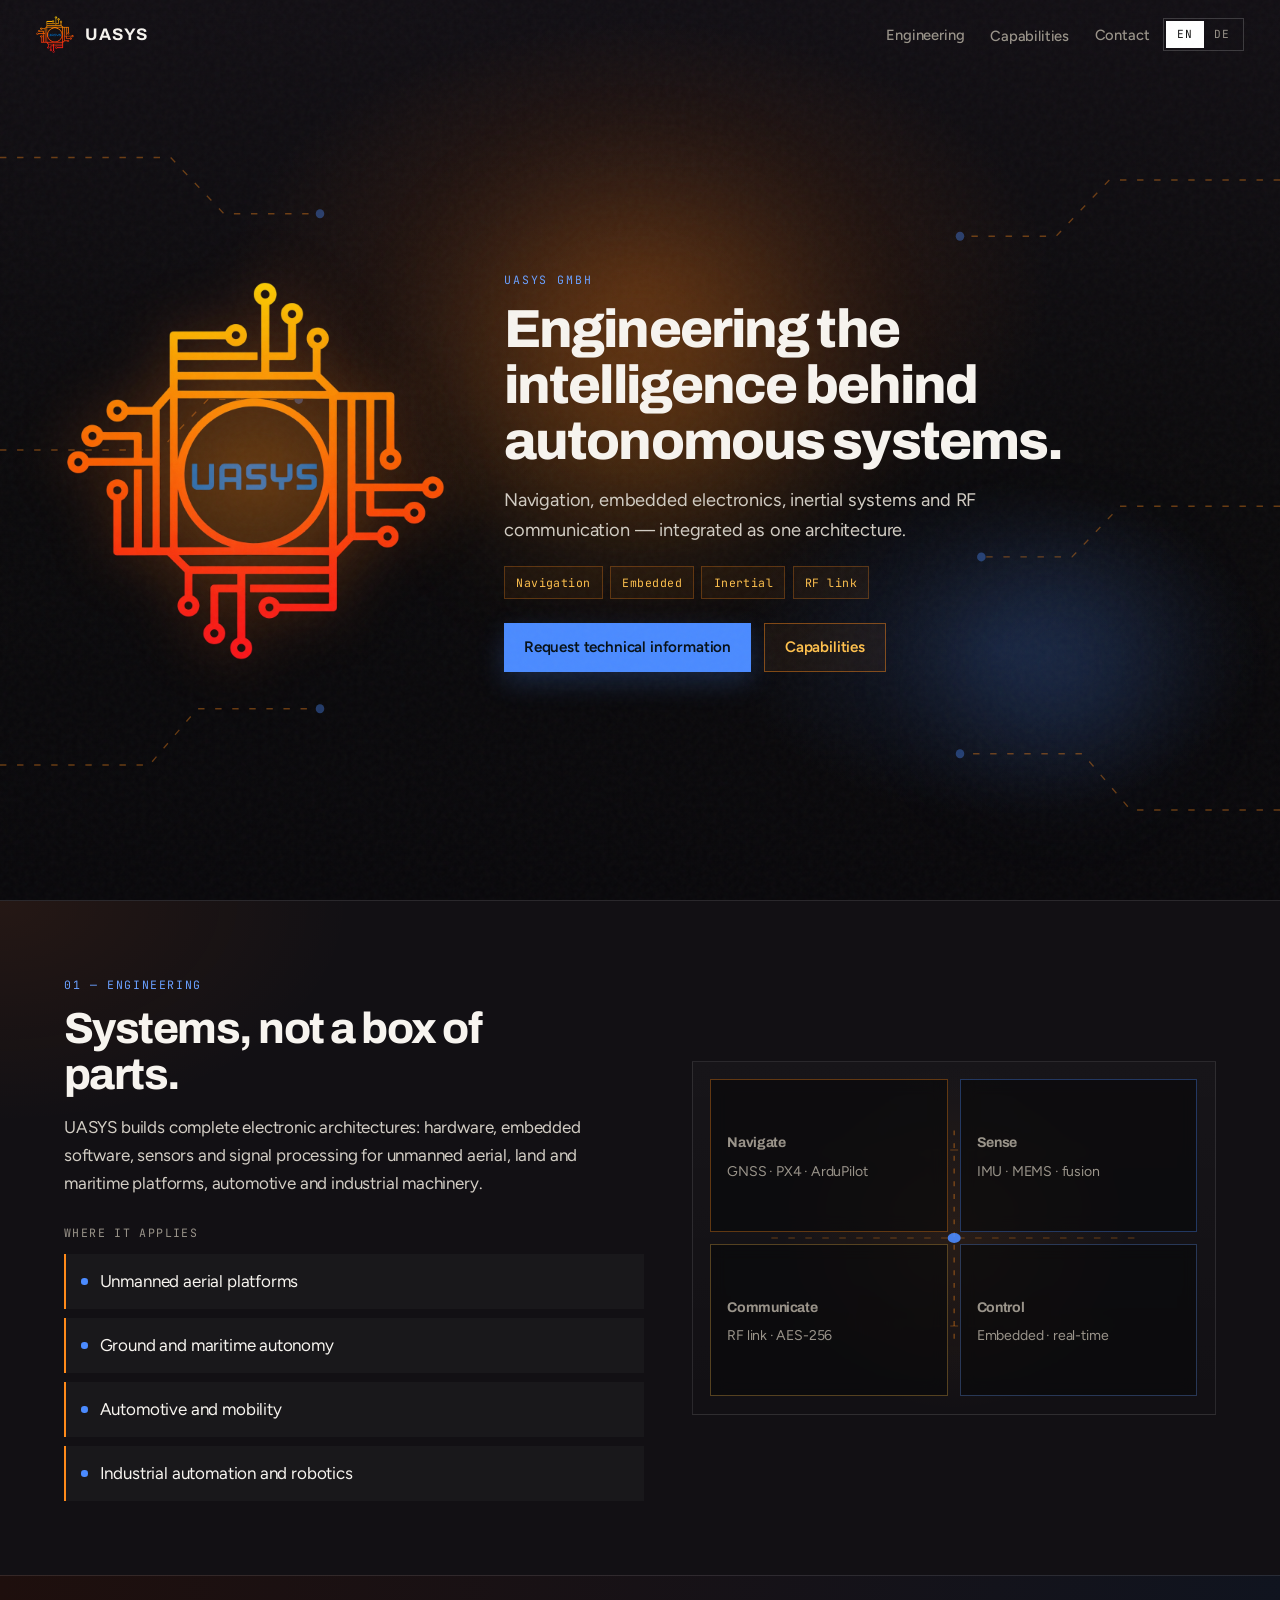
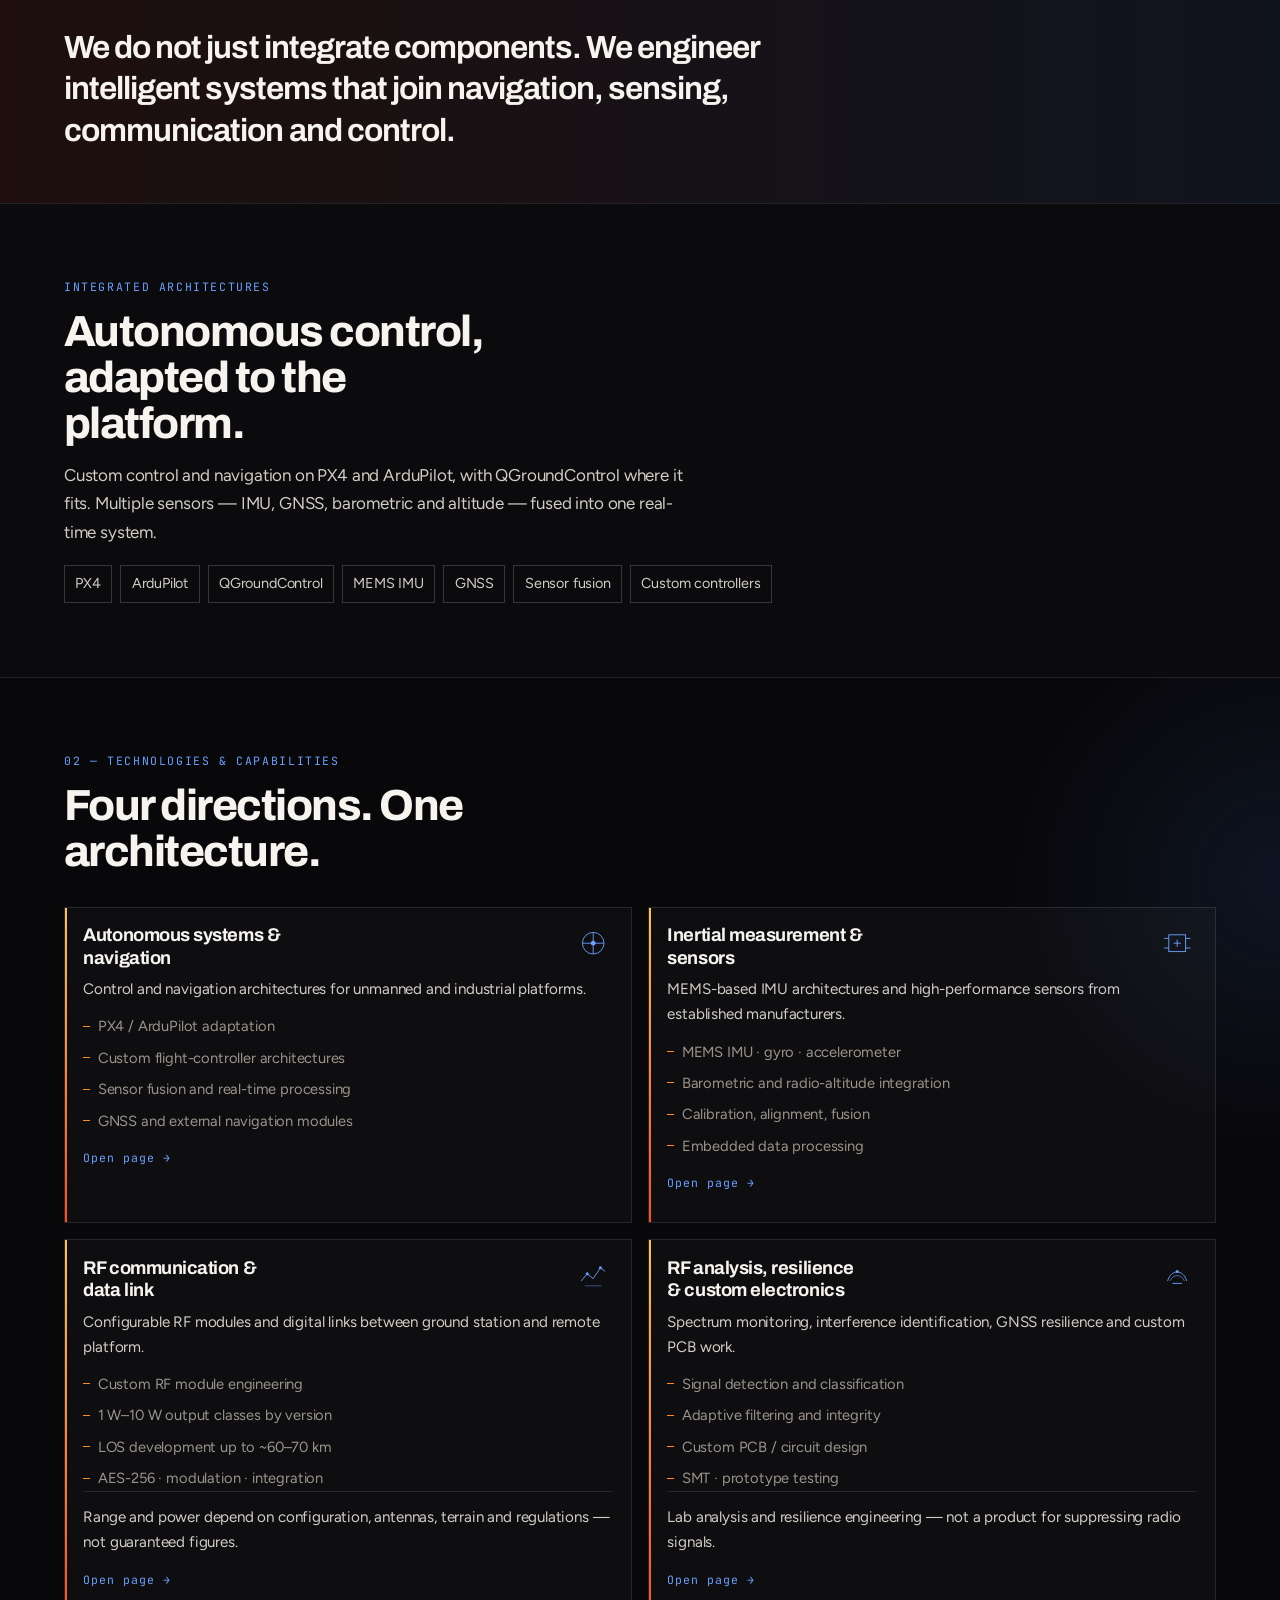
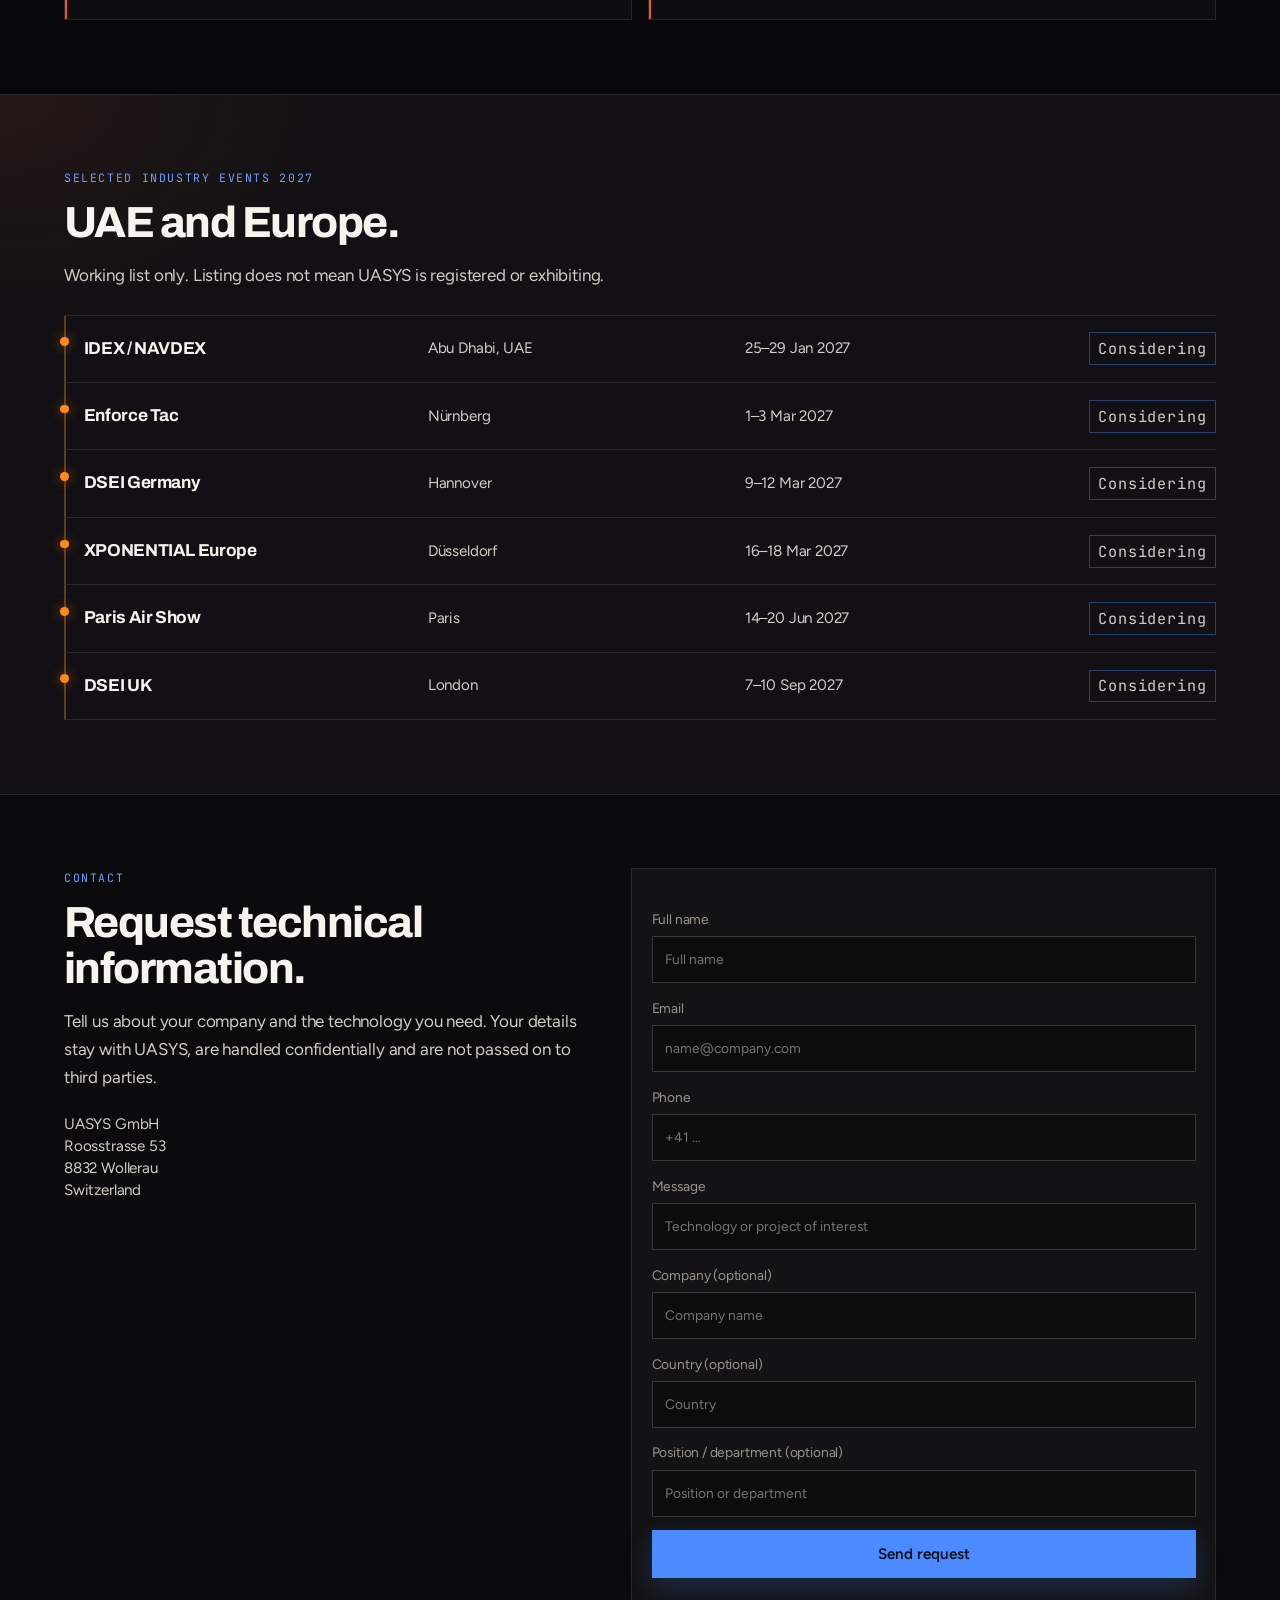
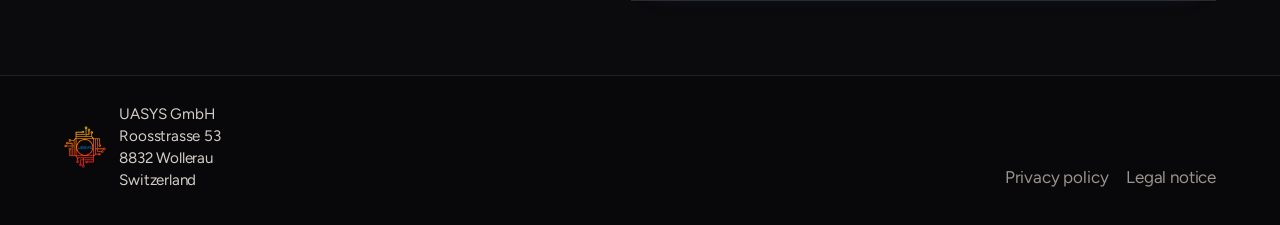
==== commit 9441568a: "Shorten hero circuit traces and keep them along the edges clear of logo and copy. Co-authored-by: Cu" ====
--- a/index.html
+++ b/index.html
@@ -126,18 +126,18 @@
           <div class="ember ember-a"></div>
           <div class="ember ember-b"></div>
           <svg class="circuit-lines" viewBox="0 0 1200 800" preserveAspectRatio="none">
-            <path d="M0 180 H220 L280 240 H420" />
-            <path d="M1200 260 H980 L920 320 H760" />
-            <path d="M0 620 H160 L210 560 H390 L440 620 H640" />
-            <path d="M1200 700 H900 L850 640 H700" />
-            <path d="M80 420 H260 L310 370 H480" />
-            <path d="M1120 480 H940 L890 530 H720" />
-            <circle cx="420" cy="240" r="4" />
-            <circle cx="760" cy="320" r="4" />
-            <circle cx="440" cy="620" r="4" />
-            <circle cx="700" cy="640" r="4" />
-            <circle cx="480" cy="370" r="4" />
-            <circle cx="720" cy="530" r="4" />
+            <path d="M0 140 H160 L210 190 H300" />
+            <path d="M1200 160 H1040 L990 210 H900" />
+            <path d="M0 680 H140 L185 630 H300" />
+            <path d="M1200 720 H1060 L1015 670 H900" />
+            <path d="M0 400 H150 L195 355 H280" />
+            <path d="M1200 450 H1050 L1005 495 H920" />
+            <circle cx="300" cy="190" r="4" />
+            <circle cx="900" cy="210" r="4" />
+            <circle cx="300" cy="630" r="4" />
+            <circle cx="900" cy="670" r="4" />
+            <circle cx="280" cy="355" r="4" />
+            <circle cx="920" cy="495" r="4" />
           </svg>
         </div>
 
--- a/css/styles.css
+++ b/css/styles.css
@@ -1305,12 +1305,11 @@
   }
 
   .circuit-lines {
-    opacity: 0.18;
+    opacity: 0.26;
   }
 
   .circuit-lines path {
     animation: none;
-    stroke-dasharray: none;
   }
 
   .hero-inner {
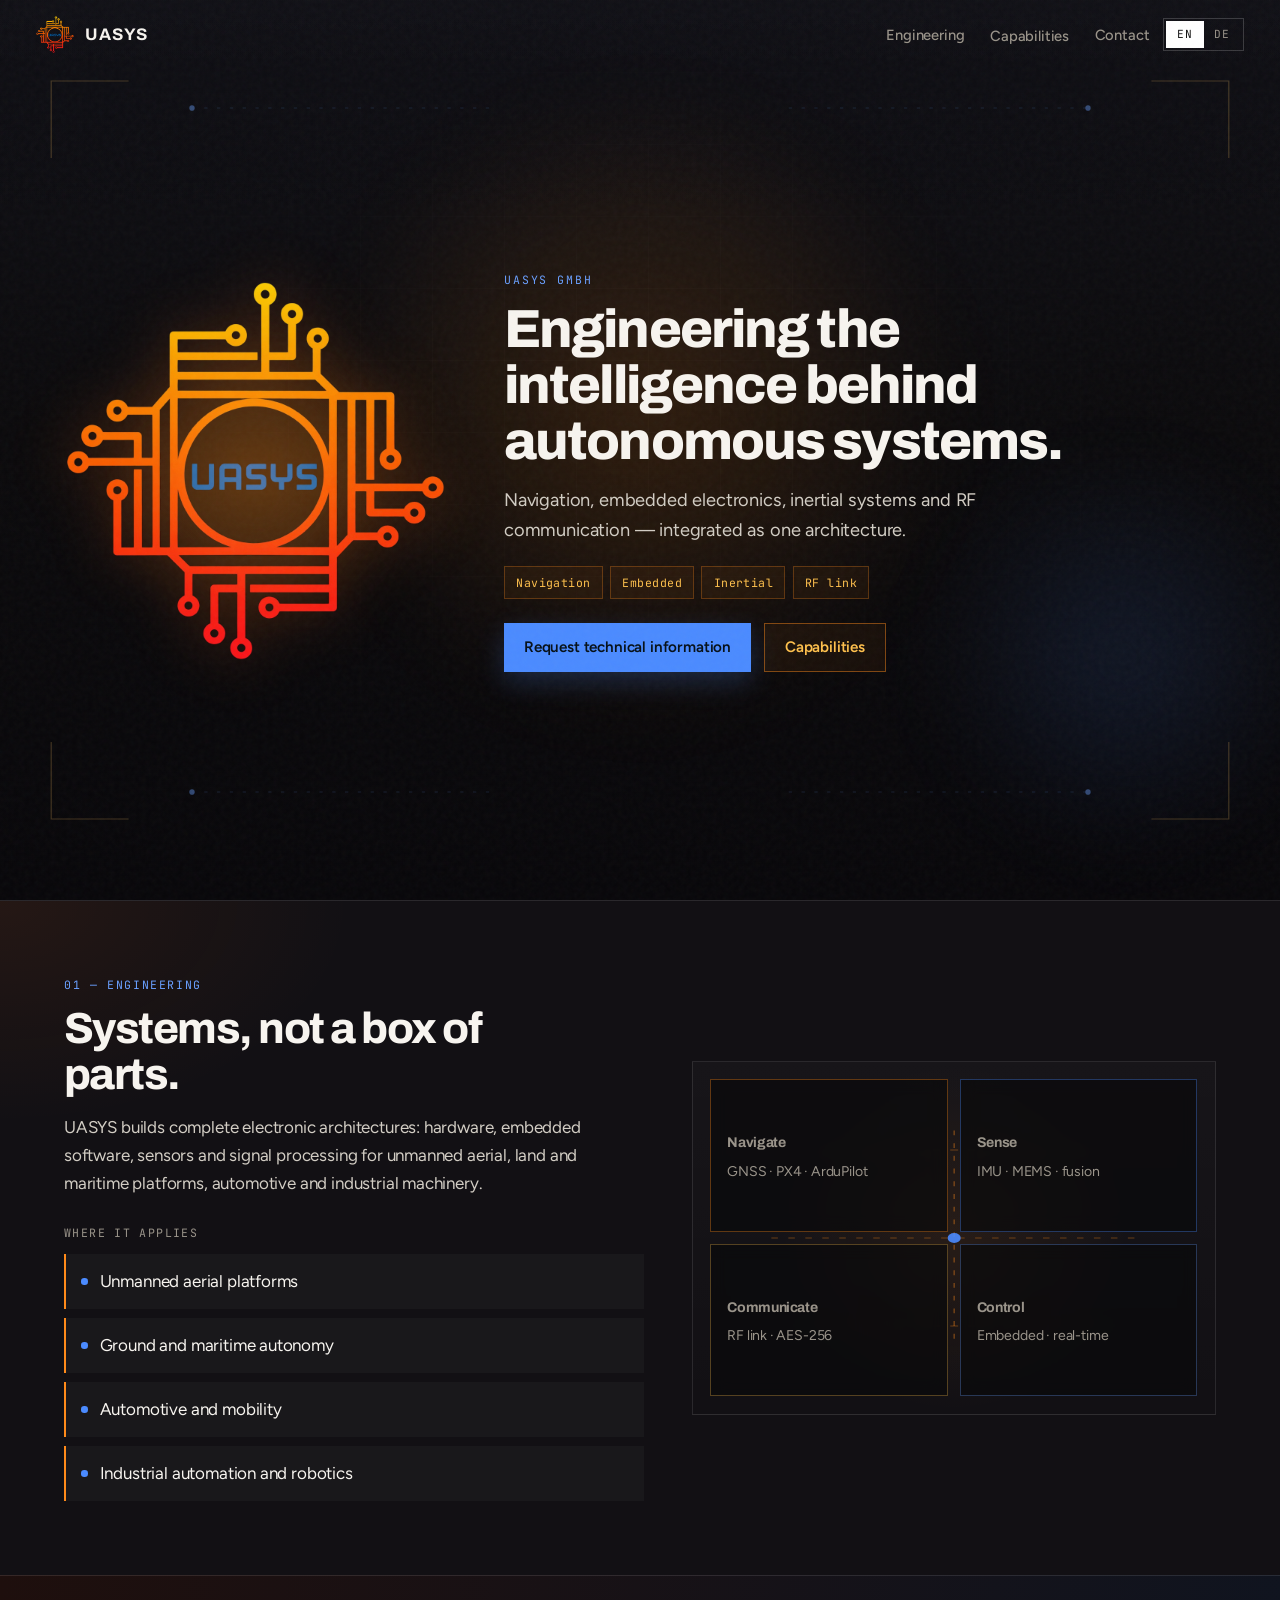
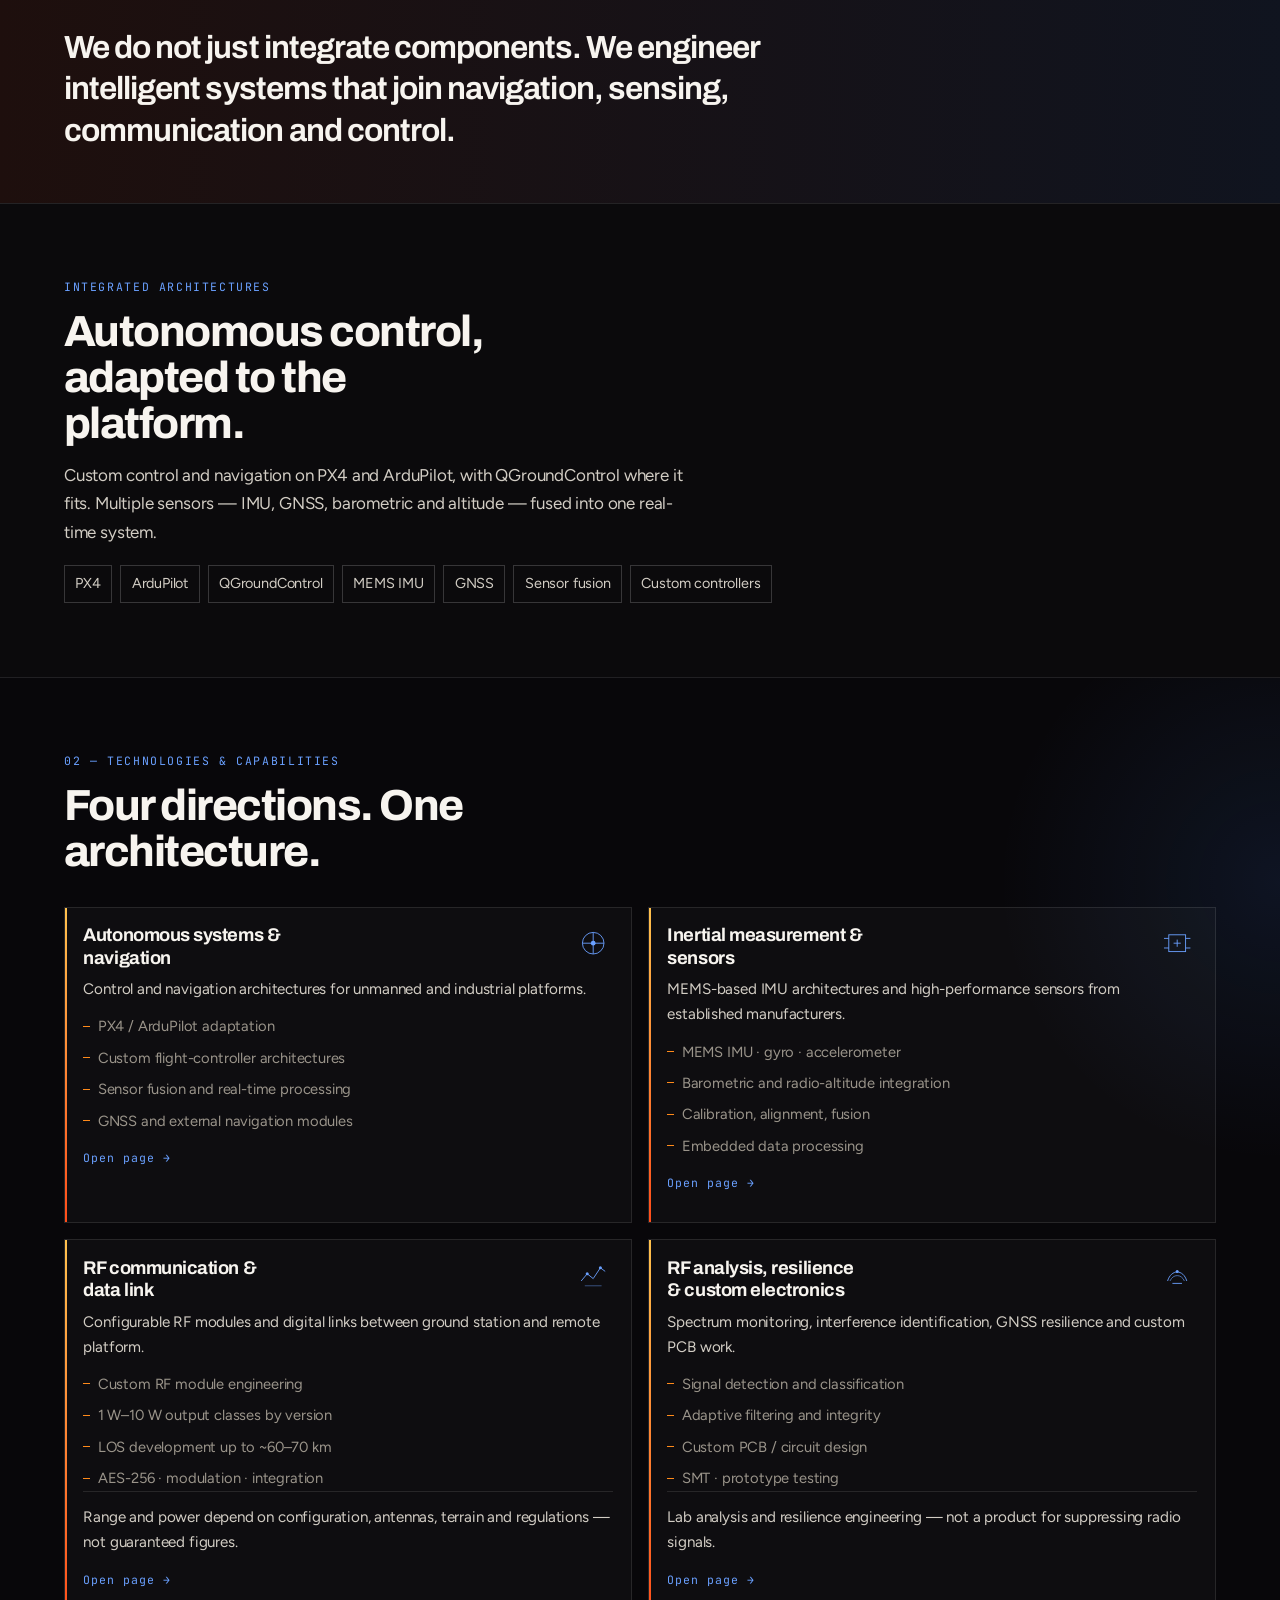
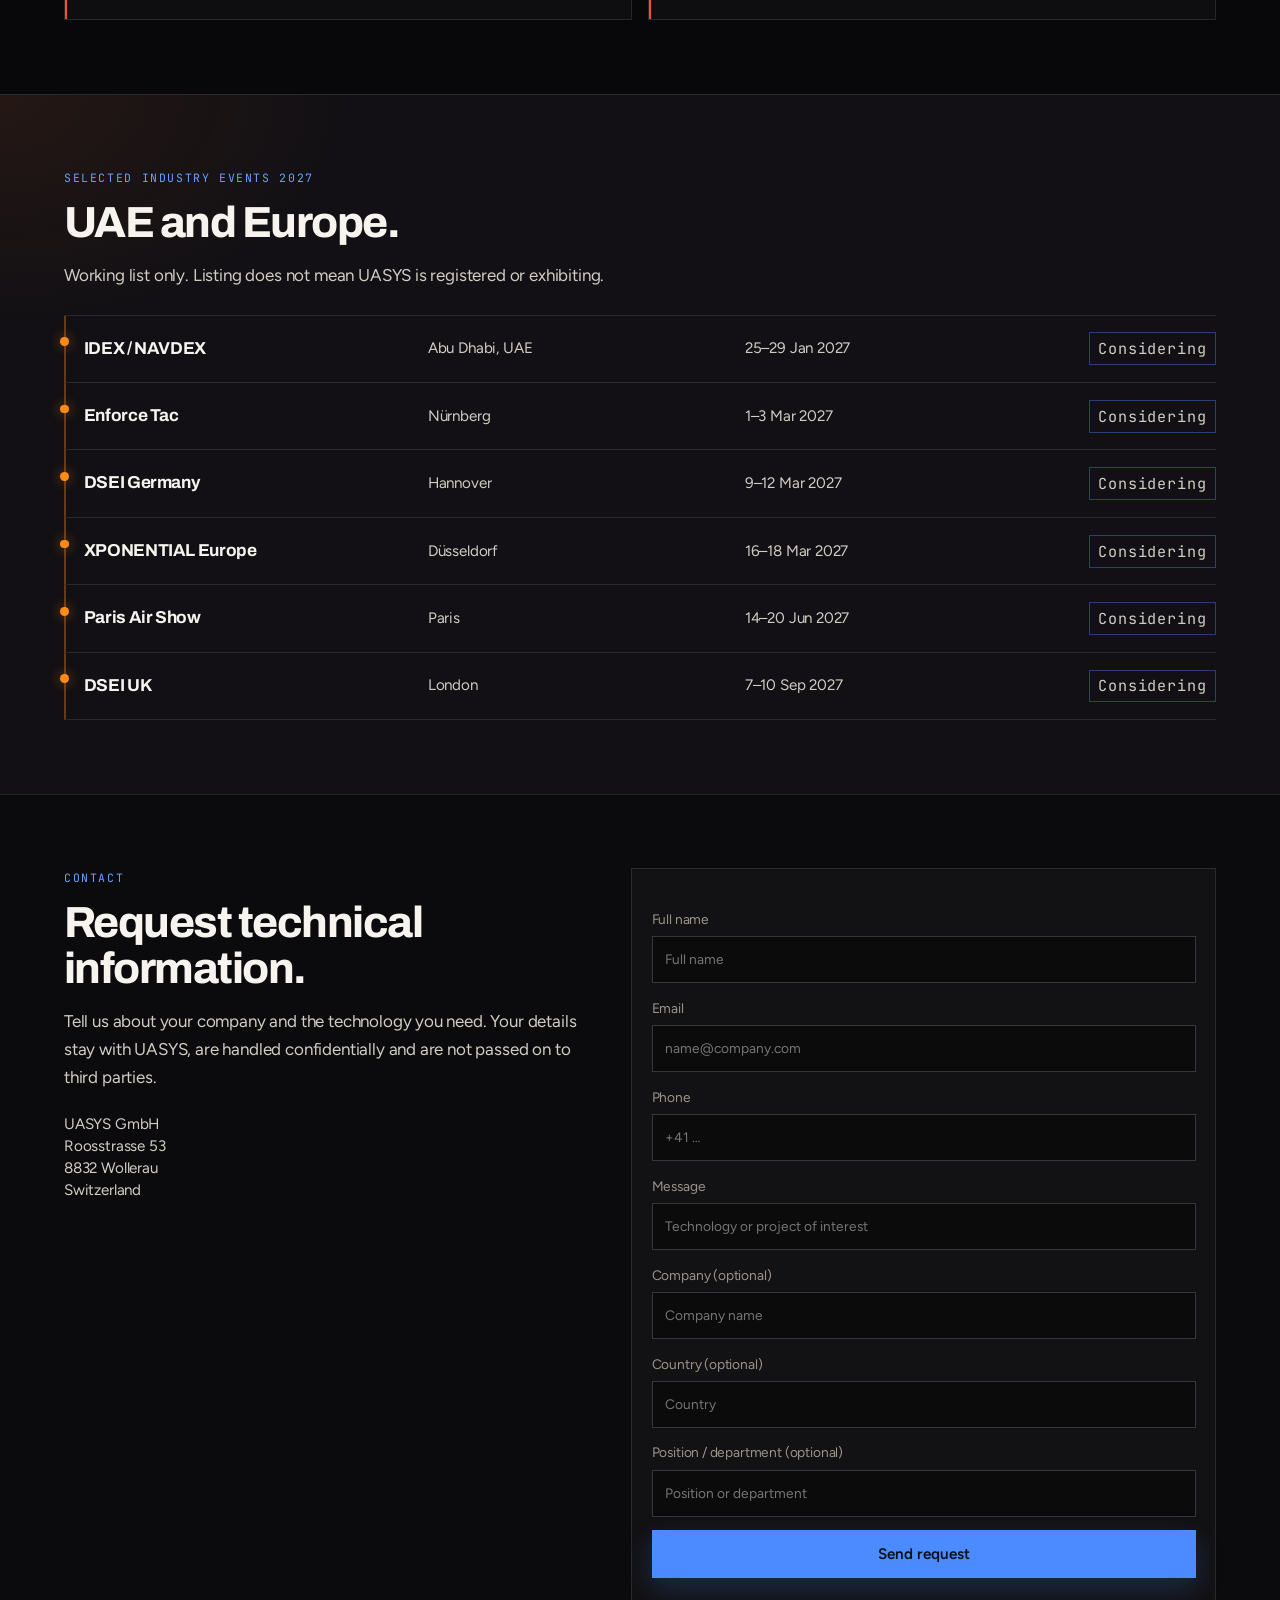
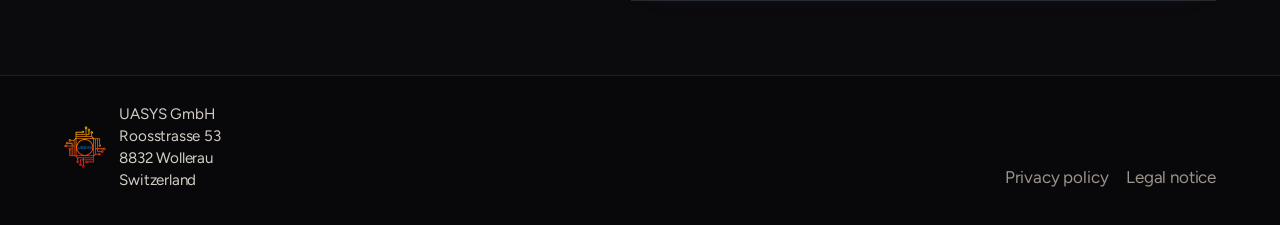
==== commit b1a853a1: "Ship the quieter hero background and lighten it further for mobile. Co-authored-by: Cursor <cursorag" ====
--- a/index.html
+++ b/index.html
@@ -10,7 +10,6 @@
     <title>UASYS GmbH — Engineering for autonomous systems</title>
     <link rel="canonical" href="https://uasys.ch/" />
     <link rel="alternate" hreflang="en" href="https://uasys.ch/" />
-    <link rel="alternate" hreflang="de" href="https://uasys.ch/?lang=de" />
     <link rel="alternate" hreflang="x-default" href="https://uasys.ch/" />
     <meta name="robots" content="index,follow" />
     <meta property="og:type" content="website" />
@@ -31,14 +30,14 @@
       content="Navigation, embedded electronics, inertial systems and RF communication for autonomous platforms."
     />
     <meta name="theme-color" content="#0b0a0c" />
-    <link rel="icon" type="image/png" href="assets/logo.png" />
+    <link rel="icon" type="image/png" href="/assets/logo.png" />
     <link rel="preconnect" href="https://fonts.googleapis.com" />
     <link rel="preconnect" href="https://fonts.gstatic.com" crossorigin />
     <link
       href="https://fonts.googleapis.com/css2?family=Archivo:wght@500;600;700;800&family=Figtree:wght@400;500;600;700&family=JetBrains+Mono:wght@400;500&display=swap"
       rel="stylesheet"
     />
-    <link rel="stylesheet" href="css/styles.css" />
+    <link rel="stylesheet" href="/css/styles.css" />
     <script type="application/ld+json">
       {
         "@context": "https://schema.org",
@@ -75,8 +74,8 @@
     <div class="grain" aria-hidden="true"></div>
 
     <header class="site-header" id="header">
-      <a class="brand" href="index.html#top" aria-label="UASYS">
-        <img src="assets/logo.png" alt="" class="brand-mark" width="40" height="40" />
+      <a class="brand" href="/" aria-label="UASYS">
+        <img src="/assets/logo.png" alt="" class="brand-mark" width="40" height="40" />
         <span class="brand-word">UASYS</span>
       </a>
       <nav class="nav" aria-label="Primary">
@@ -87,10 +86,10 @@
           </a>
           <div class="nav-dd-panel" role="list">
             <a href="#capabilities" role="listitem"><span class="t-en">All capabilities</span><span class="t-de">Alle Kompetenzen</span></a>
-            <a href="autonomous-systems.html" role="listitem"><span class="t-en">Autonomous systems</span><span class="t-de">Autonome Systeme</span></a>
-            <a href="inertial-sensors.html" role="listitem"><span class="t-en">Inertial sensors</span><span class="t-de">Inertialsensorik</span></a>
-            <a href="rf-communication.html" role="listitem"><span class="t-en">RF communication</span><span class="t-de">RF-Kommunikation</span></a>
-            <a href="rf-electronics.html" role="listitem"><span class="t-en">RF electronics</span><span class="t-de">RF-Elektronik</span></a>
+            <a href="/autonomous-systems/" role="listitem"><span class="t-en">Autonomous systems</span><span class="t-de">Autonome Systeme</span></a>
+            <a href="/inertial-sensors/" role="listitem"><span class="t-en">Inertial sensors</span><span class="t-de">Inertialsensorik</span></a>
+            <a href="/rf-communication/" role="listitem"><span class="t-en">RF communication</span><span class="t-de">RF-Kommunikation</span></a>
+            <a href="/rf-electronics/" role="listitem"><span class="t-en">RF electronics</span><span class="t-de">RF-Elektronik</span></a>
           </div>
         </div>
         <a href="#contact"><span class="t-en">Contact</span><span class="t-de">Kontakt</span></a>
@@ -107,10 +106,10 @@
     <div class="mobile-nav" id="mobileNav" hidden>
       <a href="#engineering"><span class="t-en">Engineering</span><span class="t-de">Engineering</span></a>
       <a href="#capabilities"><span class="t-en">Capabilities</span><span class="t-de">Kompetenzen</span></a>
-      <a class="mobile-sub" href="autonomous-systems.html"><span class="t-en">Autonomous systems</span><span class="t-de">Autonome Systeme</span></a>
-      <a class="mobile-sub" href="inertial-sensors.html"><span class="t-en">Inertial sensors</span><span class="t-de">Inertialsensorik</span></a>
-      <a class="mobile-sub" href="rf-communication.html"><span class="t-en">RF communication</span><span class="t-de">RF-Kommunikation</span></a>
-      <a class="mobile-sub" href="rf-electronics.html"><span class="t-en">RF electronics</span><span class="t-de">RF-Elektronik</span></a>
+      <a class="mobile-sub" href="/autonomous-systems/"><span class="t-en">Autonomous systems</span><span class="t-de">Autonome Systeme</span></a>
+      <a class="mobile-sub" href="/inertial-sensors/"><span class="t-en">Inertial sensors</span><span class="t-de">Inertialsensorik</span></a>
+      <a class="mobile-sub" href="/rf-communication/"><span class="t-en">RF communication</span><span class="t-de">RF-Kommunikation</span></a>
+      <a class="mobile-sub" href="/rf-electronics/"><span class="t-en">RF electronics</span><span class="t-de">RF-Elektronik</span></a>
       <a href="#contact"><span class="t-en">Contact</span><span class="t-de">Kontakt</span></a>
       <div class="mobile-tools">
         <div class="lang" role="group" aria-label="Language">
@@ -123,28 +122,30 @@
     <main id="top">
       <section class="hero">
         <div class="hero-bg" aria-hidden="true">
-          <div class="ember ember-a"></div>
-          <div class="ember ember-b"></div>
-          <svg class="circuit-lines" viewBox="0 0 1200 800" preserveAspectRatio="none">
-            <path d="M0 140 H160 L210 190 H300" />
-            <path d="M1200 160 H1040 L990 210 H900" />
-            <path d="M0 680 H140 L185 630 H300" />
-            <path d="M1200 720 H1060 L1015 670 H900" />
-            <path d="M0 400 H150 L195 355 H280" />
-            <path d="M1200 450 H1050 L1005 495 H920" />
-            <circle cx="300" cy="190" r="4" />
-            <circle cx="900" cy="210" r="4" />
-            <circle cx="300" cy="630" r="4" />
-            <circle cx="900" cy="670" r="4" />
-            <circle cx="280" cy="355" r="4" />
-            <circle cx="920" cy="495" r="4" />
+          <div class="hero-grid"></div>
+          <div class="hero-wash hero-wash-a"></div>
+          <div class="hero-wash hero-wash-b"></div>
+          <div class="hero-scan"></div>
+          <svg class="hero-frame" viewBox="0 0 1200 800" preserveAspectRatio="none">
+            <path d="M48 140 V72 H120" />
+            <path d="M1152 140 V72 H1080" />
+            <path d="M48 660 V728 H120" />
+            <path d="M1152 660 V728 H1080" />
+            <path class="hero-frame-rail" d="M180 96 H460" />
+            <path class="hero-frame-rail" d="M740 96 H1020" />
+            <path class="hero-frame-rail" d="M180 704 H460" />
+            <path class="hero-frame-rail" d="M740 704 H1020" />
+            <circle cx="180" cy="96" r="2.5" />
+            <circle cx="1020" cy="96" r="2.5" />
+            <circle cx="180" cy="704" r="2.5" />
+            <circle cx="1020" cy="704" r="2.5" />
           </svg>
         </div>
 
         <div class="hero-inner">
           <div class="hero-mark-wrap">
             <div class="hero-mark-glow" aria-hidden="true"></div>
-            <img src="assets/logo.png" alt="UASYS" class="hero-mark" width="420" height="420" />
+            <img src="/assets/logo.png" alt="UASYS" class="hero-mark" width="420" height="420" />
           </div>
 
           <div class="hero-copy">
@@ -275,7 +276,7 @@
           </div>
 
           <div class="cap-grid">
-            <a class="cap reveal" id="cap-a" href="autonomous-systems.html">
+            <a class="cap reveal" id="cap-a" href="/autonomous-systems/">
               <div class="cap-top">
                 <h3><span class="t-en">Autonomous systems &amp; navigation</span><span class="t-de">Autonome Systeme und Navigation</span></h3>
                 <svg class="cap-icon" viewBox="0 0 64 64" aria-hidden="true">
@@ -297,7 +298,7 @@
               <p class="cap-more"><span class="t-en">Open page →</span><span class="t-de">Seite öffnen →</span></p>
             </a>
 
-            <a class="cap reveal" id="cap-b" href="inertial-sensors.html">
+            <a class="cap reveal" id="cap-b" href="/inertial-sensors/">
               <div class="cap-top">
                 <h3><span class="t-en">Inertial measurement &amp; sensors</span><span class="t-de">Inertiale Messtechnik und Sensorik</span></h3>
                 <svg class="cap-icon" viewBox="0 0 64 64" aria-hidden="true">
@@ -319,7 +320,7 @@
               <p class="cap-more"><span class="t-en">Open page →</span><span class="t-de">Seite öffnen →</span></p>
             </a>
 
-            <a class="cap reveal" id="cap-c" href="rf-communication.html">
+            <a class="cap reveal" id="cap-c" href="/rf-communication/">
               <div class="cap-top">
                 <h3><span class="t-en">RF communication &amp; data link</span><span class="t-de">HF-Kommunikation und Datenlink</span></h3>
                 <svg class="cap-icon" viewBox="0 0 64 64" aria-hidden="true">
@@ -346,7 +347,7 @@
               <p class="cap-more"><span class="t-en">Open page →</span><span class="t-de">Seite öffnen →</span></p>
             </a>
 
-            <a class="cap reveal" id="cap-d" href="rf-electronics.html">
+            <a class="cap reveal" id="cap-d" href="/rf-electronics/">
               <div class="cap-top">
                 <h3><span class="t-en">RF analysis, resilience &amp; custom electronics</span><span class="t-de">HF-Analyse, Resilienz und Elektronik</span></h3>
                 <svg class="cap-icon" viewBox="0 0 64 64" aria-hidden="true">
@@ -501,19 +502,19 @@
     <footer class="site-footer">
       <div class="wrap footer-row">
         <div class="footer-brand">
-          <img src="assets/logo.png" alt="" class="footer-mark" width="42" height="42" />
+          <img src="/assets/logo.png" alt="" class="footer-mark" width="42" height="42" />
           <p class="address">
             <span class="t-en">UASYS GmbH<br />Roosstrasse 53<br />8832 Wollerau<br />Switzerland</span>
             <span class="t-de">UASYS GmbH<br />Roosstrasse 53<br />8832 Wollerau<br />Schweiz</span>
           </p>
         </div>
         <nav class="footer-legal" aria-label="Legal">
-          <a href="datenschutz.html"><span class="t-en">Privacy policy</span><span class="t-de">Datenschutz</span></a>
-          <a href="impressum.html"><span class="t-en">Legal notice</span><span class="t-de">Impressum</span></a>
+          <a href="/datenschutz/"><span class="t-en">Privacy policy</span><span class="t-de">Datenschutz</span></a>
+          <a href="/impressum/"><span class="t-en">Legal notice</span><span class="t-de">Impressum</span></a>
         </nav>
       </div>
     </footer>
 
-    <script src="js/main.js"></script>
+    <script src="/js/main.js"></script>
   </body>
 </html>
--- a/css/styles.css
+++ b/css/styles.css
@@ -376,55 +376,91 @@
   position: absolute;
   inset: 0;
   background:
-    radial-gradient(ellipse 52% 48% at 50% 32%, rgba(255, 110, 20, 0.18), transparent 62%),
-    radial-gradient(ellipse 36% 32% at 78% 72%, rgba(75, 139, 255, 0.14), transparent 58%),
-    linear-gradient(180deg, #120f14 0%, #0b0a0c 55%, #09080b 100%);
-}
-
-.ember {
+    linear-gradient(180deg, rgba(8, 7, 10, 0.2), transparent 28%),
+    linear-gradient(180deg, #101016 0%, #0b0a0c 48%, #08070a 100%);
+}
+
+.hero-grid {
+  position: absolute;
+  inset: 0;
+  opacity: 0.34;
+  background-image:
+    linear-gradient(rgba(255, 255, 255, 0.045) 1px, transparent 1px),
+    linear-gradient(90deg, rgba(255, 255, 255, 0.045) 1px, transparent 1px);
+  background-size: 72px 72px;
+  mask-image: radial-gradient(ellipse 70% 62% at 50% 42%, #000 18%, transparent 78%);
+  -webkit-mask-image: radial-gradient(ellipse 70% 62% at 50% 42%, #000 18%, transparent 78%);
+}
+
+.hero-wash {
   position: absolute;
   border-radius: 50%;
-  filter: blur(50px);
   pointer-events: none;
-}
-
-.ember-a {
-  width: 30rem;
-  height: 30rem;
+  filter: blur(40px);
+}
+
+.hero-wash-a {
+  width: min(42rem, 70vw);
+  height: min(42rem, 70vw);
   left: 50%;
-  top: 16%;
+  top: 8%;
   transform: translateX(-50%);
-  background: radial-gradient(circle, rgba(255, 138, 26, 0.3), transparent 70%);
-  animation: ember-pulse 7s ease-in-out infinite;
-}
-
-.ember-b {
-  width: 18rem;
-  height: 18rem;
-  right: 6%;
-  bottom: 10%;
-  background: radial-gradient(circle, rgba(75, 139, 255, 0.2), transparent 70%);
-  animation: ember-pulse-b 9s ease-in-out infinite;
-}
-
-.circuit-lines {
+  background: radial-gradient(circle, rgba(255, 138, 26, 0.16), transparent 68%);
+  animation: wash-breathe 10s ease-in-out infinite;
+}
+
+.hero-wash-b {
+  width: min(26rem, 55vw);
+  height: min(26rem, 55vw);
+  right: -4%;
+  bottom: 4%;
+  background: radial-gradient(circle, rgba(75, 139, 255, 0.12), transparent 70%);
+  animation: wash-breathe-b 12s ease-in-out infinite;
+}
+
+.hero-scan {
+  position: absolute;
+  left: 0;
+  right: 0;
+  top: -20%;
+  height: 28%;
+  background: linear-gradient(
+    180deg,
+    transparent 0%,
+    rgba(255, 255, 255, 0.015) 45%,
+    rgba(106, 160, 255, 0.05) 50%,
+    rgba(255, 255, 255, 0.015) 55%,
+    transparent 100%
+  );
+  animation: hero-scan 11s ease-in-out infinite;
+  pointer-events: none;
+  mix-blend-mode: screen;
+}
+
+.hero-frame {
   position: absolute;
   inset: 0;
   width: 100%;
   height: 100%;
-  opacity: 0.38;
-}
-
-.circuit-lines path {
+  opacity: 0.55;
+  pointer-events: none;
+}
+
+.hero-frame path {
   fill: none;
-  stroke: #ff8a1a;
-  stroke-width: 1.25;
-  stroke-dasharray: 6 10;
-  animation: dash 16s linear infinite;
-}
-
-.circuit-lines circle {
-  fill: #4b8bff;
+  stroke: rgba(255, 196, 100, 0.42);
+  stroke-width: 1.1;
+  stroke-linecap: square;
+}
+
+.hero-frame .hero-frame-rail {
+  stroke: rgba(106, 160, 255, 0.28);
+  stroke-dasharray: 2 10;
+  animation: dash 22s linear infinite;
+}
+
+.hero-frame circle {
+  fill: rgba(106, 160, 255, 0.75);
 }
 
 .hero-inner {
@@ -459,7 +495,7 @@
   border-radius: 50%;
   background: radial-gradient(circle, rgba(255, 138, 26, 0.38), transparent 70%);
   filter: blur(24px);
-  animation: ember-pulse 5.5s ease-in-out infinite;
+  animation: wash-breathe 8s ease-in-out infinite;
 }
 
 .hero-copy {
@@ -1202,27 +1238,44 @@
   }
 }
 
-@keyframes ember-pulse {
+@keyframes wash-breathe {
   0%,
   100% {
     opacity: 0.55;
     transform: translateX(-50%) scale(1);
   }
   50% {
-    opacity: 1;
-    transform: translateX(-50%) scale(1.08);
-  }
-}
-
-@keyframes ember-pulse-b {
+    opacity: 0.9;
+    transform: translateX(-50%) scale(1.04);
+  }
+}
+
+@keyframes wash-breathe-b {
   0%,
   100% {
-    opacity: 0.45;
+    opacity: 0.4;
     transform: scale(1);
   }
   50% {
-    opacity: 0.85;
-    transform: scale(1.1);
+    opacity: 0.75;
+    transform: scale(1.06);
+  }
+}
+
+@keyframes hero-scan {
+  0% {
+    transform: translateY(0);
+    opacity: 0;
+  }
+  12% {
+    opacity: 1;
+  }
+  88% {
+    opacity: 1;
+  }
+  100% {
+    transform: translateY(340%);
+    opacity: 0;
   }
 }
 
@@ -1244,9 +1297,10 @@
   .hero-rail,
   .hero-actions,
   .reveal,
-  .ember,
+  .hero-wash,
+  .hero-scan,
   .hero-mark-glow,
-  .circuit-lines path,
+  .hero-frame .hero-frame-rail,
   .system-svg path,
   .service-viz path.trace {
     animation: none !important;
@@ -1254,6 +1308,10 @@
     opacity: 1;
     transform: none;
   }
+
+  .hero-scan {
+    display: none;
+  }
 }
 
 /* Mobile performance & clarity */
@@ -1276,40 +1334,43 @@
   }
 
   .hero-bg {
-    background:
-      radial-gradient(ellipse 70% 42% at 50% 22%, rgba(255, 110, 20, 0.22), transparent 68%),
-      radial-gradient(ellipse 48% 36% at 85% 78%, rgba(75, 139, 255, 0.12), transparent 65%),
-      linear-gradient(180deg, #120f14 0%, #0b0a0c 58%, #09080b 100%);
-  }
-
-  .ember {
+    background: linear-gradient(180deg, #101016 0%, #0b0a0c 55%, #08070a 100%);
+    contain: paint;
+  }
+
+  .hero-grid {
+    opacity: 0.16;
+    background-size: 48px 48px;
+  }
+
+  .hero-wash {
     filter: none;
     animation: none;
   }
 
-  .ember-a {
-    width: 18rem;
-    height: 18rem;
-    top: 10%;
-    background: radial-gradient(circle, rgba(255, 138, 26, 0.28), transparent 72%);
-    opacity: 0.9;
-  }
-
-  .ember-b {
-    width: 12rem;
-    height: 12rem;
-    right: -8%;
-    bottom: 8%;
-    background: radial-gradient(circle, rgba(75, 139, 255, 0.18), transparent 72%);
-    opacity: 0.75;
-  }
-
-  .circuit-lines {
-    opacity: 0.26;
-  }
-
-  .circuit-lines path {
-    animation: none;
+  .hero-wash-a {
+    width: 14rem;
+    height: 14rem;
+    top: 4%;
+    background: radial-gradient(circle, rgba(255, 138, 26, 0.18), transparent 72%);
+    opacity: 0.8;
+  }
+
+  .hero-wash-b {
+    display: none;
+  }
+
+  .hero-scan {
+    display: none;
+  }
+
+  .hero-frame {
+    opacity: 0.36;
+  }
+
+  .hero-frame .hero-frame-rail,
+  .hero-frame circle {
+    display: none;
   }
 
   .hero-inner {
@@ -1388,6 +1449,21 @@
 }
 
 @media (max-width: 480px) {
+  .hero-grid {
+    opacity: 0.12;
+    background-size: 40px 40px;
+  }
+
+  .hero-wash-a {
+    width: 11rem;
+    height: 11rem;
+    opacity: 0.7;
+  }
+
+  .hero-frame {
+    opacity: 0.28;
+  }
+
   .hero-mark-wrap {
     width: min(52vw, 12.5rem);
   }
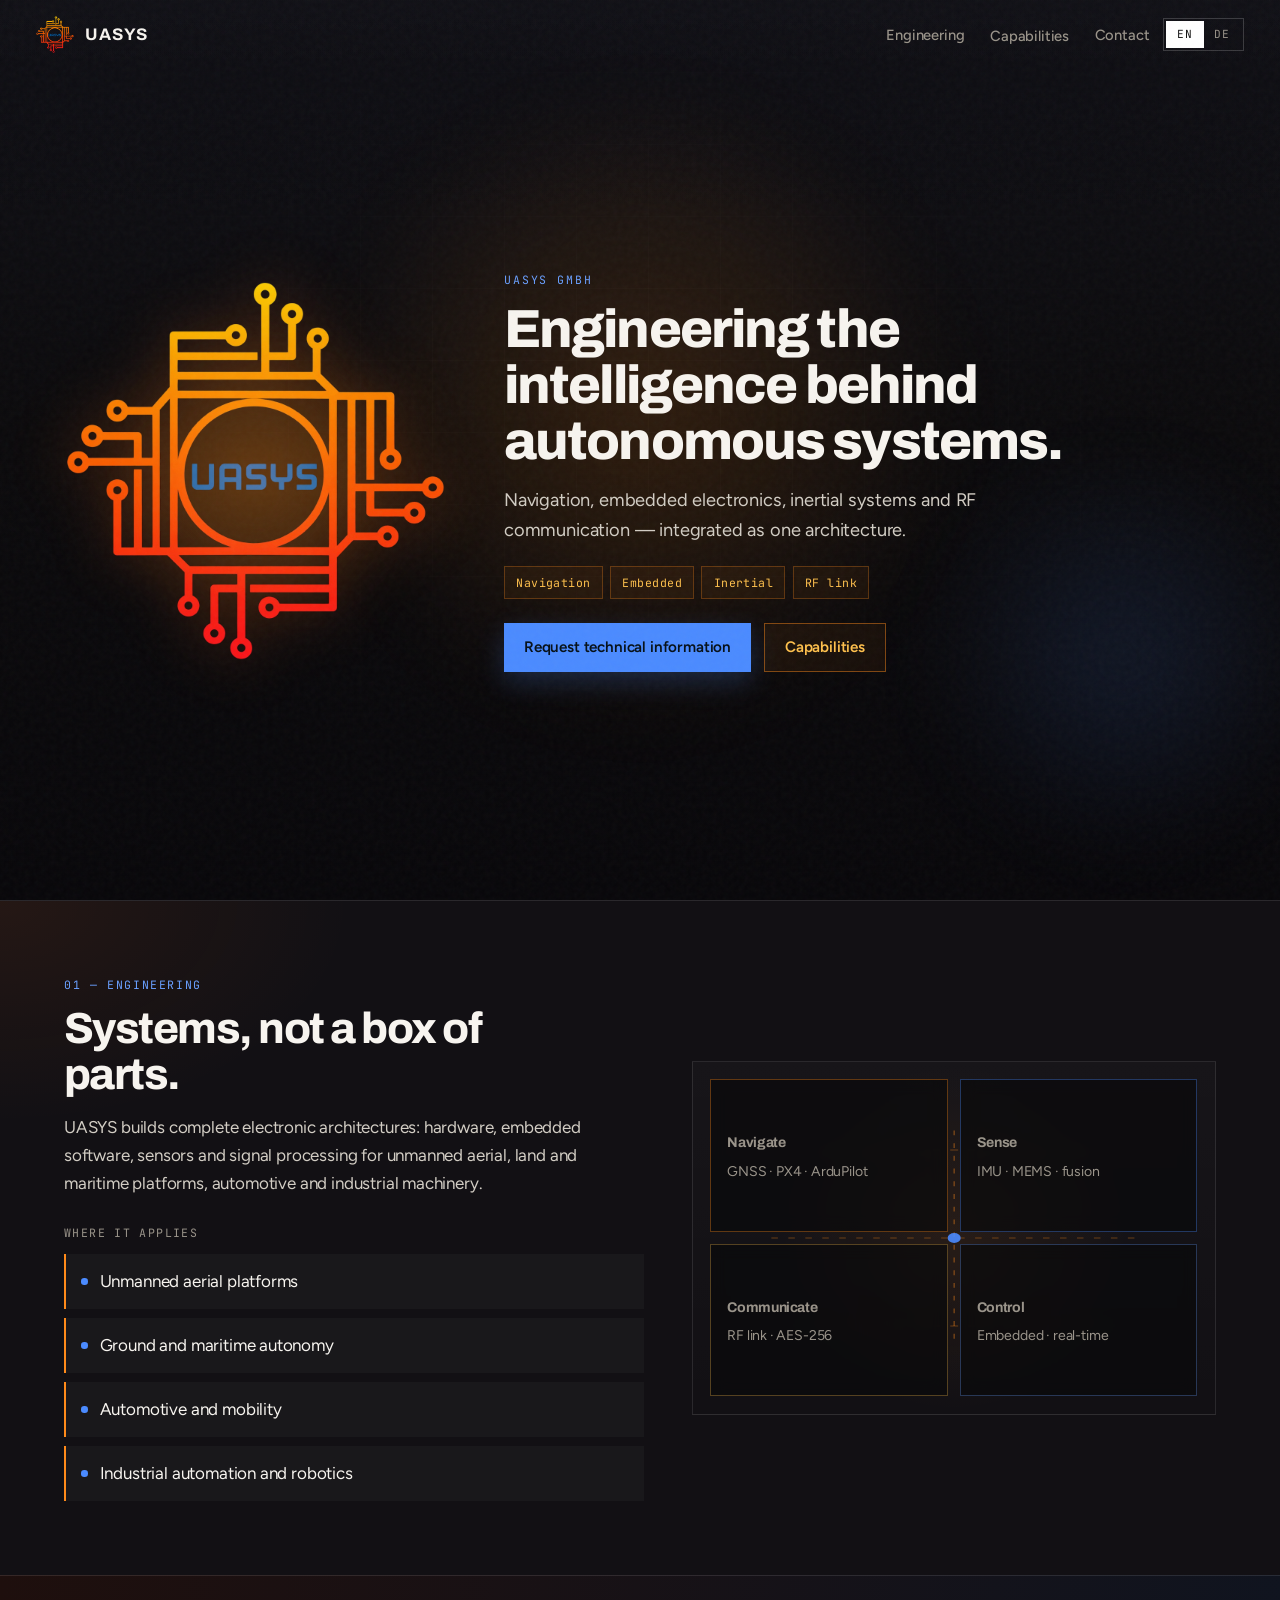
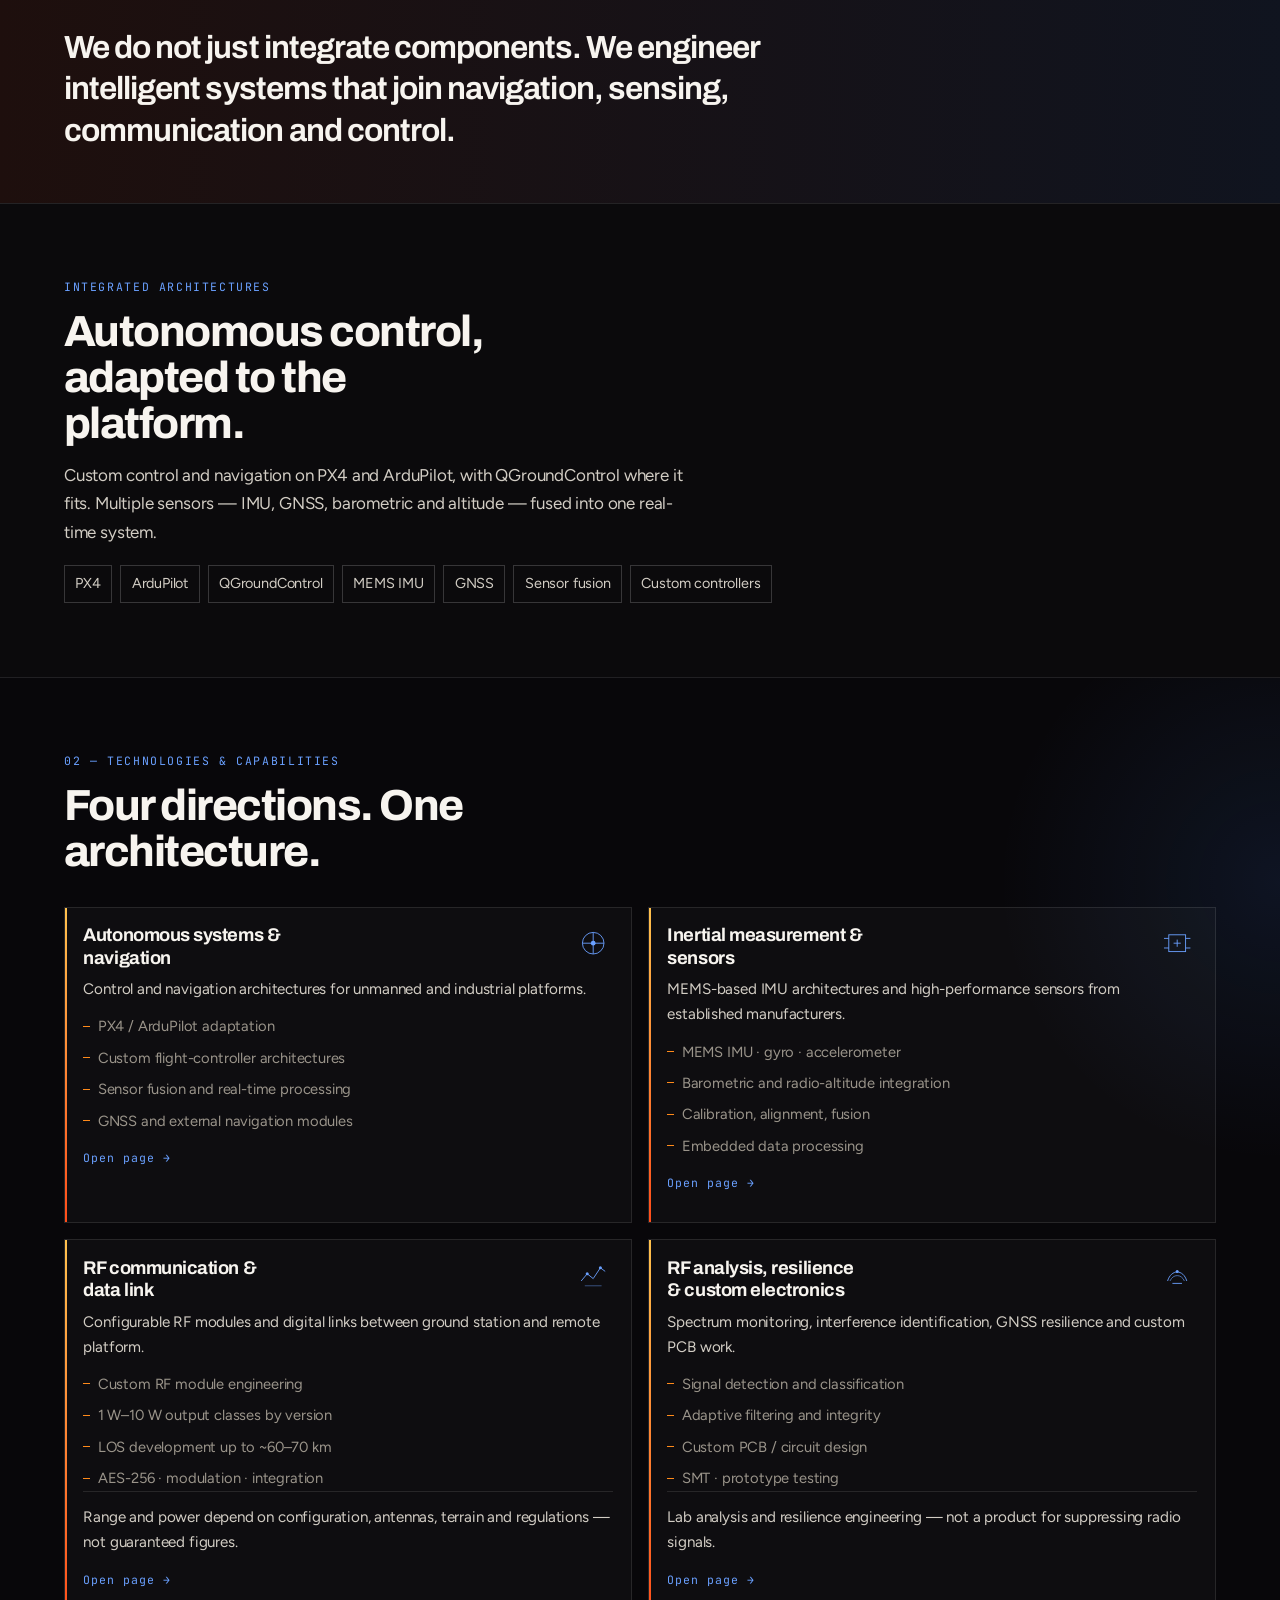
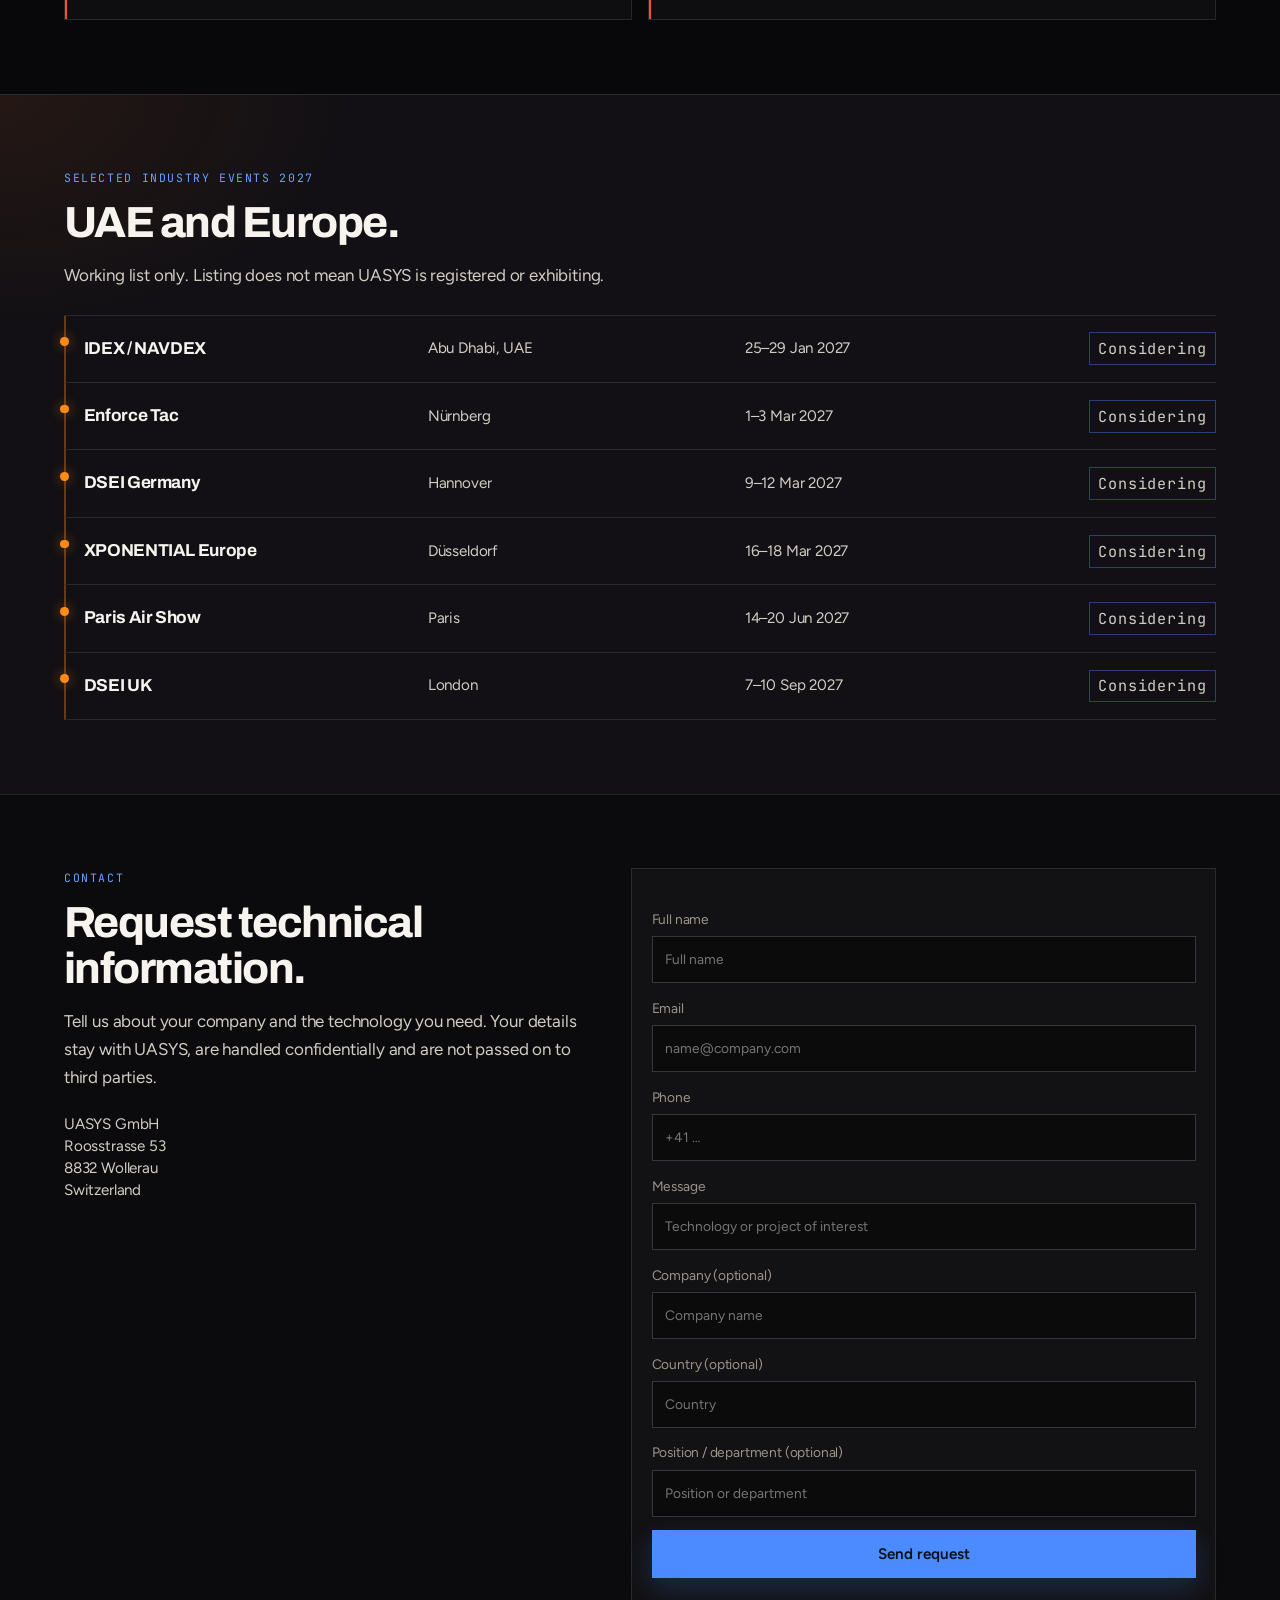
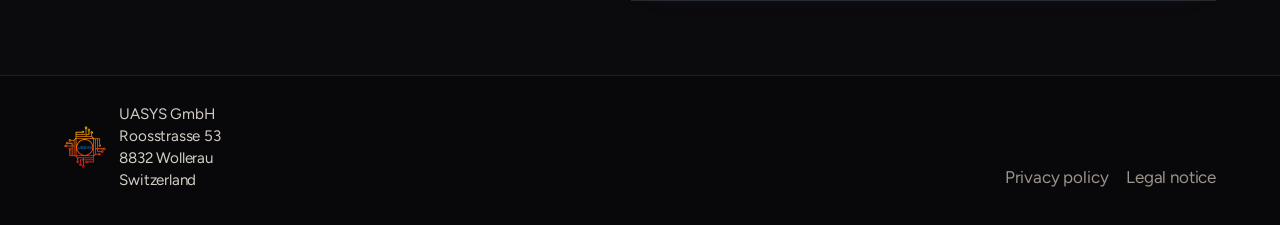
==== commit b634f0a6: "Remove broken hero-frame SVG that rendered as black corner triangles. Co-authored-by: Cursor <cursor" ====
--- a/index.html
+++ b/index.html
@@ -126,20 +126,6 @@
           <div class="hero-wash hero-wash-a"></div>
           <div class="hero-wash hero-wash-b"></div>
           <div class="hero-scan"></div>
-          <svg class="hero-frame" viewBox="0 0 1200 800" preserveAspectRatio="none">
-            <path d="M48 140 V72 H120" />
-            <path d="M1152 140 V72 H1080" />
-            <path d="M48 660 V728 H120" />
-            <path d="M1152 660 V728 H1080" />
-            <path class="hero-frame-rail" d="M180 96 H460" />
-            <path class="hero-frame-rail" d="M740 96 H1020" />
-            <path class="hero-frame-rail" d="M180 704 H460" />
-            <path class="hero-frame-rail" d="M740 704 H1020" />
-            <circle cx="180" cy="96" r="2.5" />
-            <circle cx="1020" cy="96" r="2.5" />
-            <circle cx="180" cy="704" r="2.5" />
-            <circle cx="1020" cy="704" r="2.5" />
-          </svg>
         </div>
 
         <div class="hero-inner">
--- a/css/styles.css
+++ b/css/styles.css
@@ -437,32 +437,6 @@
   mix-blend-mode: screen;
 }
 
-.hero-frame {
-  position: absolute;
-  inset: 0;
-  width: 100%;
-  height: 100%;
-  opacity: 0.55;
-  pointer-events: none;
-}
-
-.hero-frame path {
-  fill: none;
-  stroke: rgba(255, 196, 100, 0.42);
-  stroke-width: 1.1;
-  stroke-linecap: square;
-}
-
-.hero-frame .hero-frame-rail {
-  stroke: rgba(106, 160, 255, 0.28);
-  stroke-dasharray: 2 10;
-  animation: dash 22s linear infinite;
-}
-
-.hero-frame circle {
-  fill: rgba(106, 160, 255, 0.75);
-}
-
 .hero-inner {
   position: relative;
   z-index: 2;
@@ -1300,7 +1274,6 @@
   .hero-wash,
   .hero-scan,
   .hero-mark-glow,
-  .hero-frame .hero-frame-rail,
   .system-svg path,
   .service-viz path.trace {
     animation: none !important;
@@ -1361,15 +1334,6 @@
   }
 
   .hero-scan {
-    display: none;
-  }
-
-  .hero-frame {
-    opacity: 0.36;
-  }
-
-  .hero-frame .hero-frame-rail,
-  .hero-frame circle {
     display: none;
   }
 
@@ -1458,10 +1422,6 @@
     width: 11rem;
     height: 11rem;
     opacity: 0.7;
-  }
-
-  .hero-frame {
-    opacity: 0.28;
   }
 
   .hero-mark-wrap {
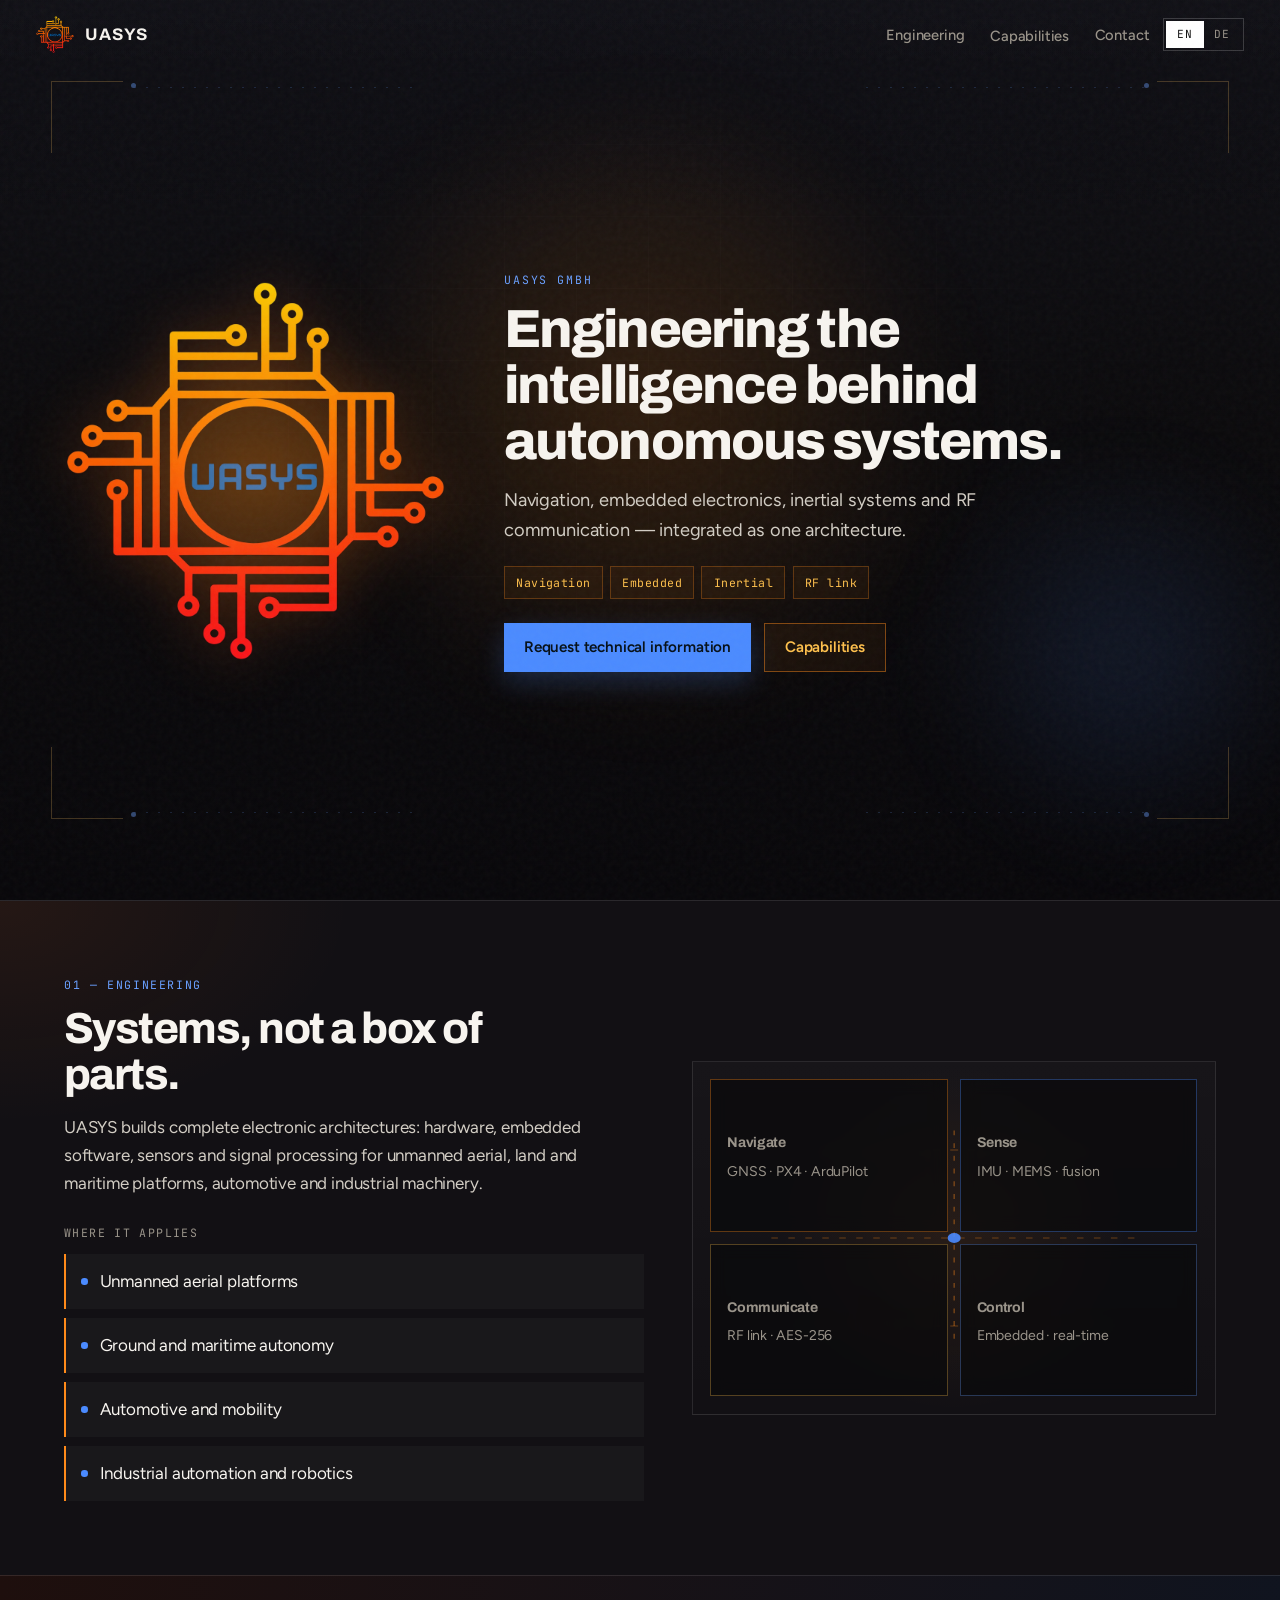
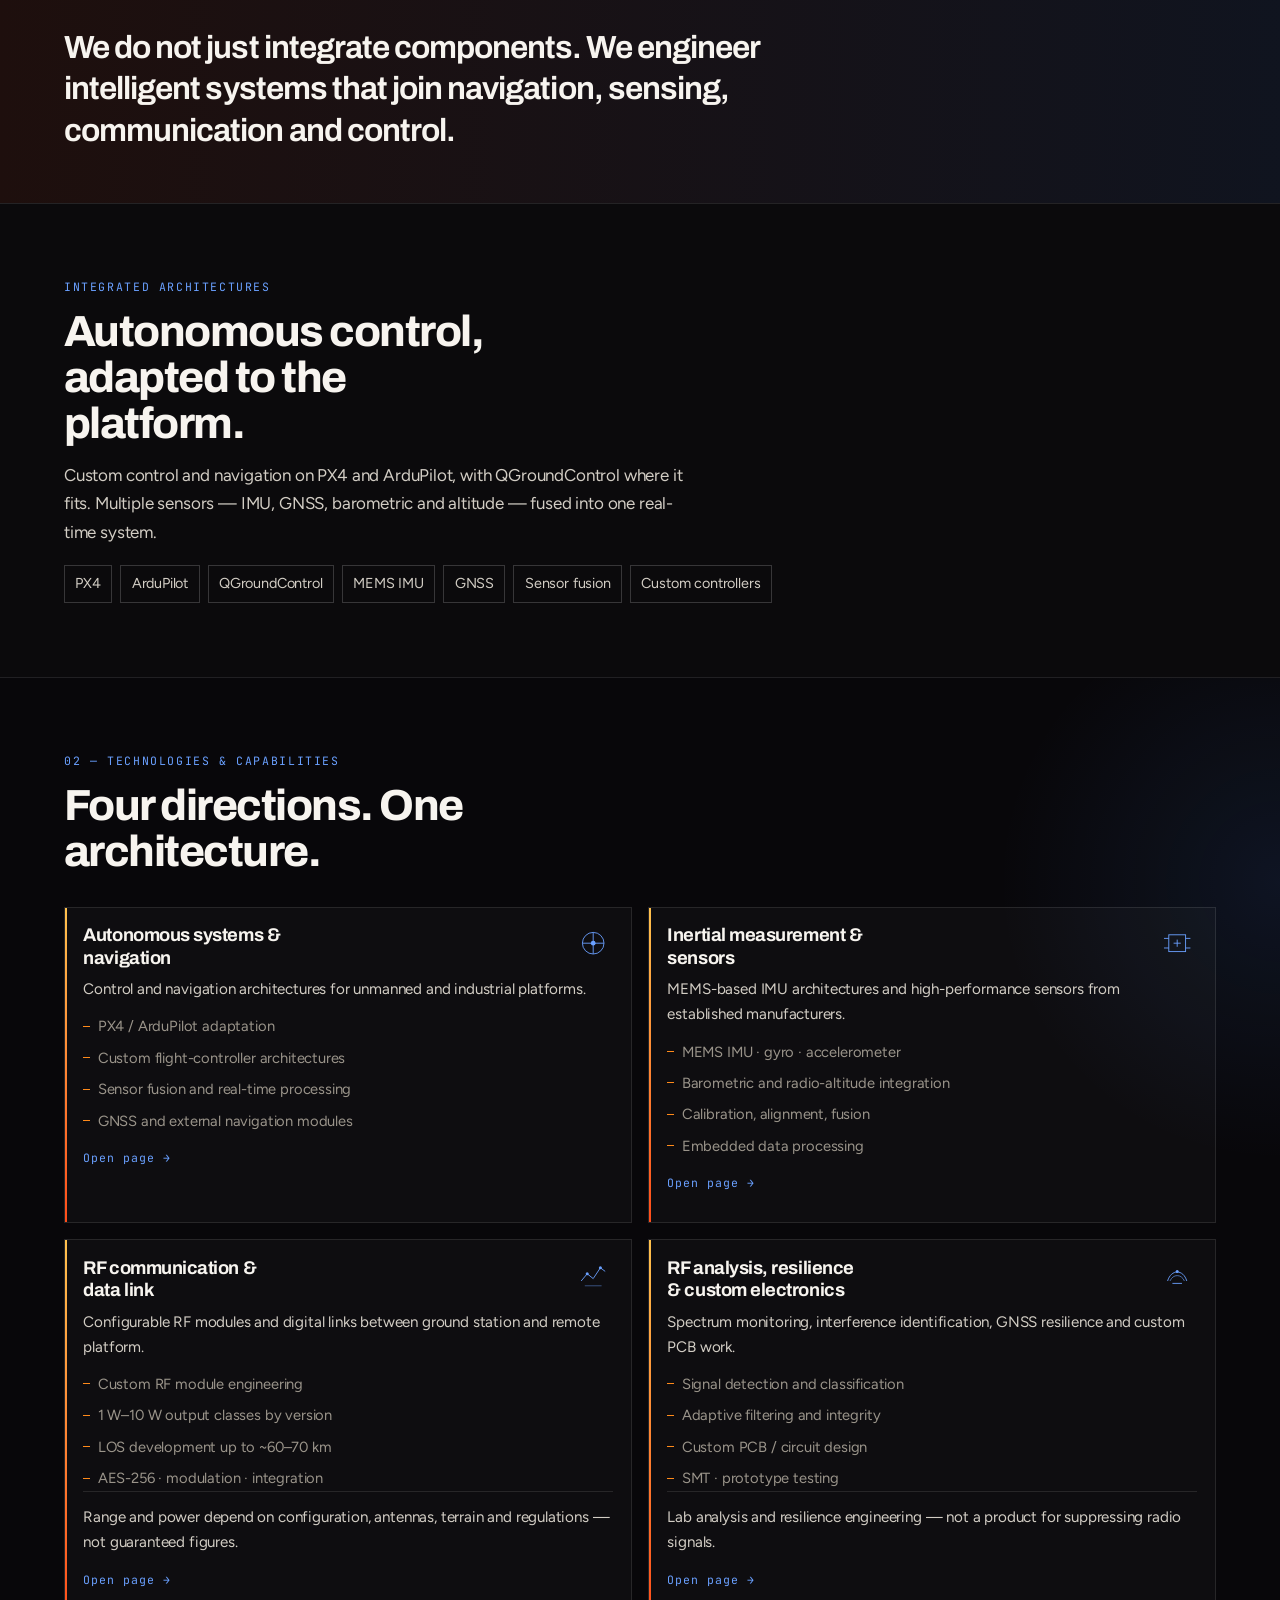
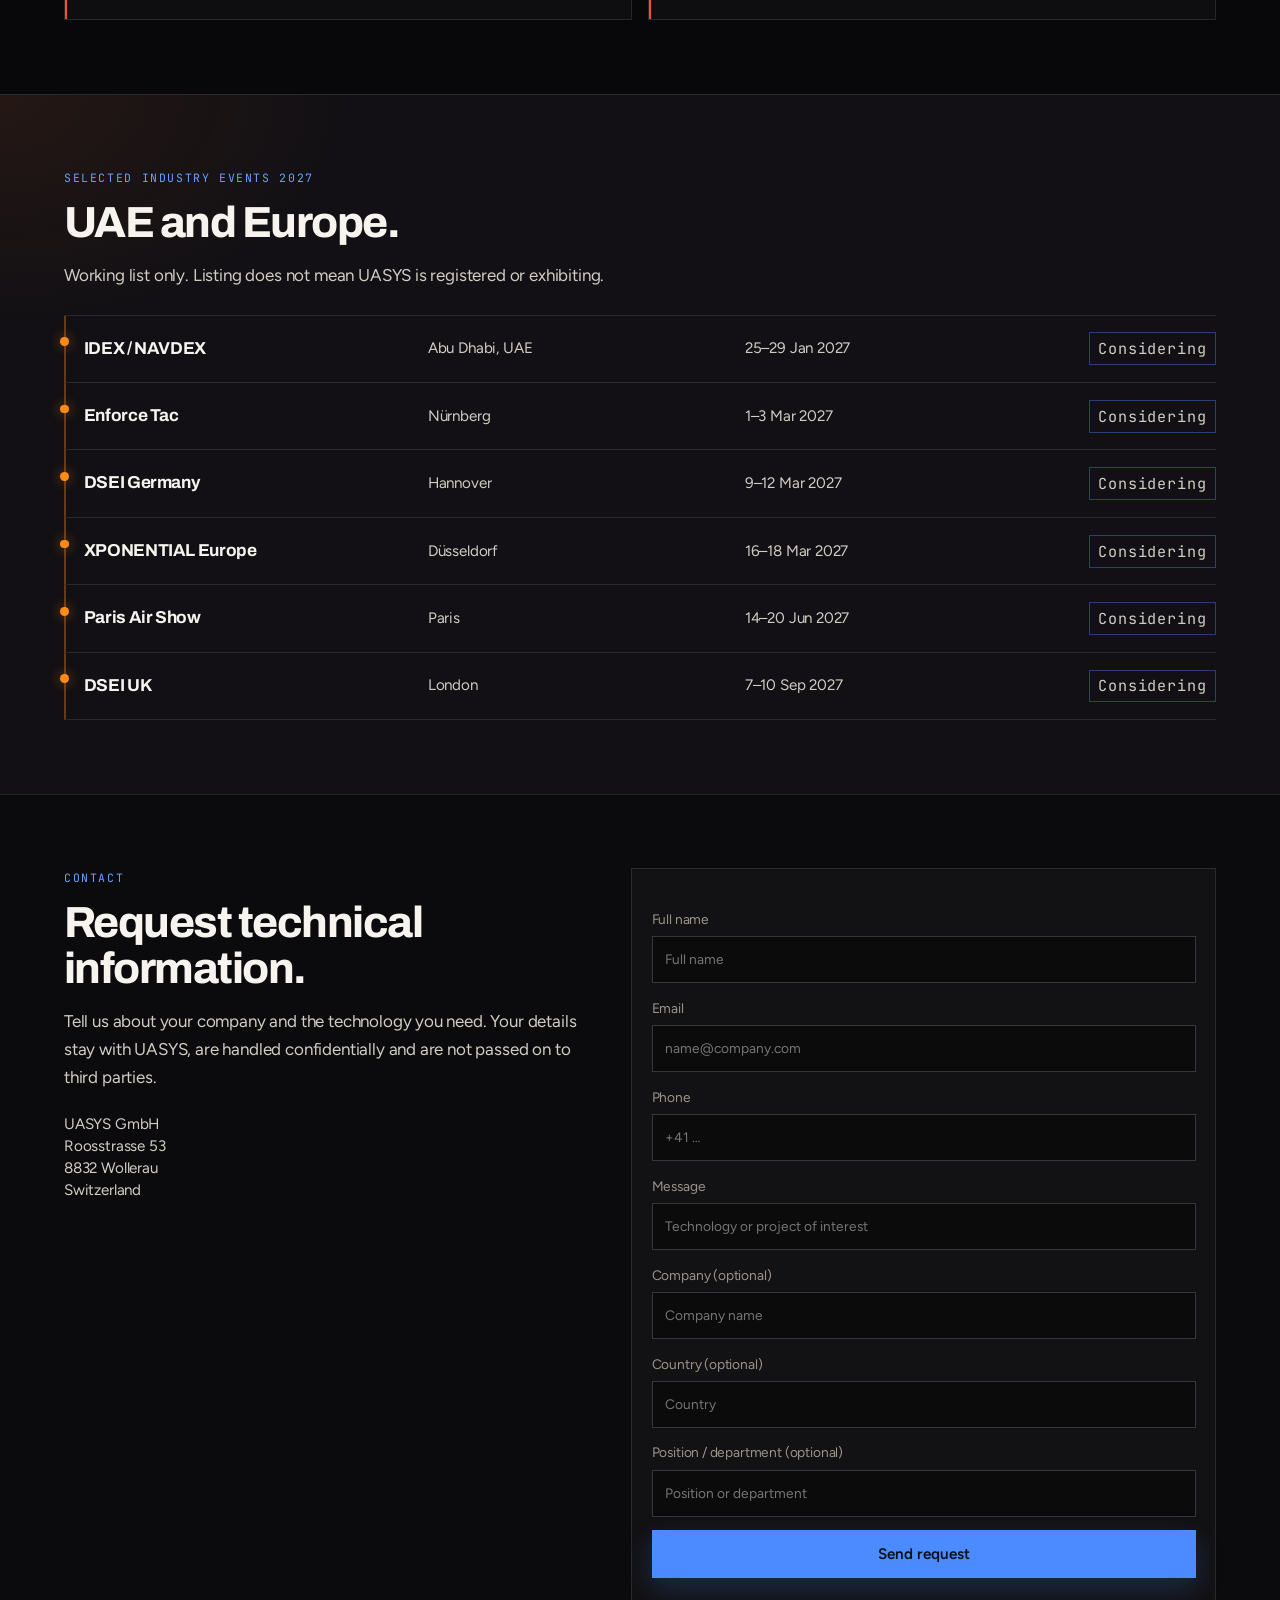
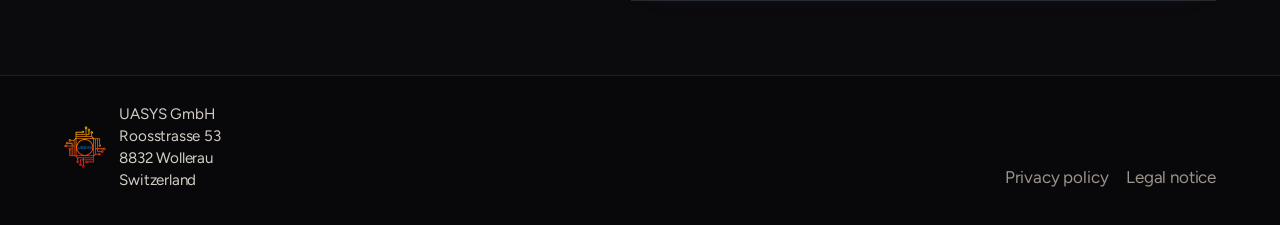
==== commit fd6da2d5: "Restore hero-frame with CSS corners and animated dashed rails. SVG preserveAspectRatio=none stretche" ====
--- a/index.html
+++ b/index.html
@@ -126,6 +126,20 @@
           <div class="hero-wash hero-wash-a"></div>
           <div class="hero-wash hero-wash-b"></div>
           <div class="hero-scan"></div>
+          <div class="hero-frame">
+            <span class="hero-frame-corner hero-frame-corner-tl"></span>
+            <span class="hero-frame-corner hero-frame-corner-tr"></span>
+            <span class="hero-frame-corner hero-frame-corner-bl"></span>
+            <span class="hero-frame-corner hero-frame-corner-br"></span>
+            <span class="hero-frame-rail hero-frame-rail-tl"></span>
+            <span class="hero-frame-rail hero-frame-rail-tr"></span>
+            <span class="hero-frame-rail hero-frame-rail-bl"></span>
+            <span class="hero-frame-rail hero-frame-rail-br"></span>
+            <span class="hero-frame-dot hero-frame-dot-tl"></span>
+            <span class="hero-frame-dot hero-frame-dot-tr"></span>
+            <span class="hero-frame-dot hero-frame-dot-bl"></span>
+            <span class="hero-frame-dot hero-frame-dot-br"></span>
+          </div>
         </div>
 
         <div class="hero-inner">
--- a/css/styles.css
+++ b/css/styles.css
@@ -437,6 +437,113 @@
   mix-blend-mode: screen;
 }
 
+/* CSS frame: corners stay crisp (no stretched SVG strokes → black wedges) */
+.hero-frame {
+  position: absolute;
+  inset: 0;
+  opacity: 0.55;
+  pointer-events: none;
+}
+
+.hero-frame-corner {
+  position: absolute;
+  width: 4.5rem;
+  height: 4.5rem;
+  border-color: rgba(255, 196, 100, 0.42);
+  border-style: solid;
+  border-width: 0;
+}
+
+.hero-frame-corner-tl {
+  top: 9%;
+  left: 4%;
+  border-top-width: 1.5px;
+  border-left-width: 1.5px;
+}
+
+.hero-frame-corner-tr {
+  top: 9%;
+  right: 4%;
+  border-top-width: 1.5px;
+  border-right-width: 1.5px;
+}
+
+.hero-frame-corner-bl {
+  bottom: 9%;
+  left: 4%;
+  border-bottom-width: 1.5px;
+  border-left-width: 1.5px;
+}
+
+.hero-frame-corner-br {
+  bottom: 9%;
+  right: 4%;
+  border-bottom-width: 1.5px;
+  border-right-width: 1.5px;
+}
+
+.hero-frame-rail {
+  position: absolute;
+  height: 1px;
+  width: min(22vw, 17.5rem);
+  background-image: repeating-linear-gradient(
+    90deg,
+    rgba(106, 160, 255, 0.32) 0 2px,
+    transparent 2px 12px
+  );
+  background-size: 12px 1px;
+  background-repeat: repeat-x;
+  animation: hero-rail-dash 22s linear infinite;
+}
+
+.hero-frame-rail-tl {
+  top: calc(9% + 0.35rem);
+  left: calc(4% + 5.2rem);
+}
+
+.hero-frame-rail-tr {
+  top: calc(9% + 0.35rem);
+  right: calc(4% + 5.2rem);
+}
+
+.hero-frame-rail-bl {
+  bottom: calc(9% + 0.35rem);
+  left: calc(4% + 5.2rem);
+}
+
+.hero-frame-rail-br {
+  bottom: calc(9% + 0.35rem);
+  right: calc(4% + 5.2rem);
+}
+
+.hero-frame-dot {
+  position: absolute;
+  width: 5px;
+  height: 5px;
+  border-radius: 50%;
+  background: rgba(106, 160, 255, 0.75);
+}
+
+.hero-frame-dot-tl {
+  top: calc(9% + 0.1rem);
+  left: calc(4% + 5rem);
+}
+
+.hero-frame-dot-tr {
+  top: calc(9% + 0.1rem);
+  right: calc(4% + 5rem);
+}
+
+.hero-frame-dot-bl {
+  bottom: calc(9% + 0.1rem);
+  left: calc(4% + 5rem);
+}
+
+.hero-frame-dot-br {
+  bottom: calc(9% + 0.1rem);
+  right: calc(4% + 5rem);
+}
+
 .hero-inner {
   position: relative;
   z-index: 2;
@@ -1259,6 +1366,12 @@
   }
 }
 
+@keyframes hero-rail-dash {
+  to {
+    background-position: -280px 0;
+  }
+}
+
 @media (prefers-reduced-motion: reduce) {
   html {
     scroll-behavior: auto;
@@ -1274,6 +1387,7 @@
   .hero-wash,
   .hero-scan,
   .hero-mark-glow,
+  .hero-frame-rail,
   .system-svg path,
   .service-viz path.trace {
     animation: none !important;
@@ -1335,6 +1449,20 @@
 
   .hero-scan {
     display: none;
+  }
+
+  .hero-frame {
+    opacity: 0.36;
+  }
+
+  .hero-frame-rail {
+    animation: none;
+    opacity: 0.7;
+  }
+
+  .hero-frame-corner {
+    width: 3.25rem;
+    height: 3.25rem;
   }
 
   .hero-inner {
@@ -1422,6 +1550,14 @@
     width: 11rem;
     height: 11rem;
     opacity: 0.7;
+  }
+
+  .hero-frame {
+    opacity: 0.28;
+  }
+
+  .hero-frame-rail {
+    width: min(28vw, 7.5rem);
   }
 
   .hero-mark-wrap {
